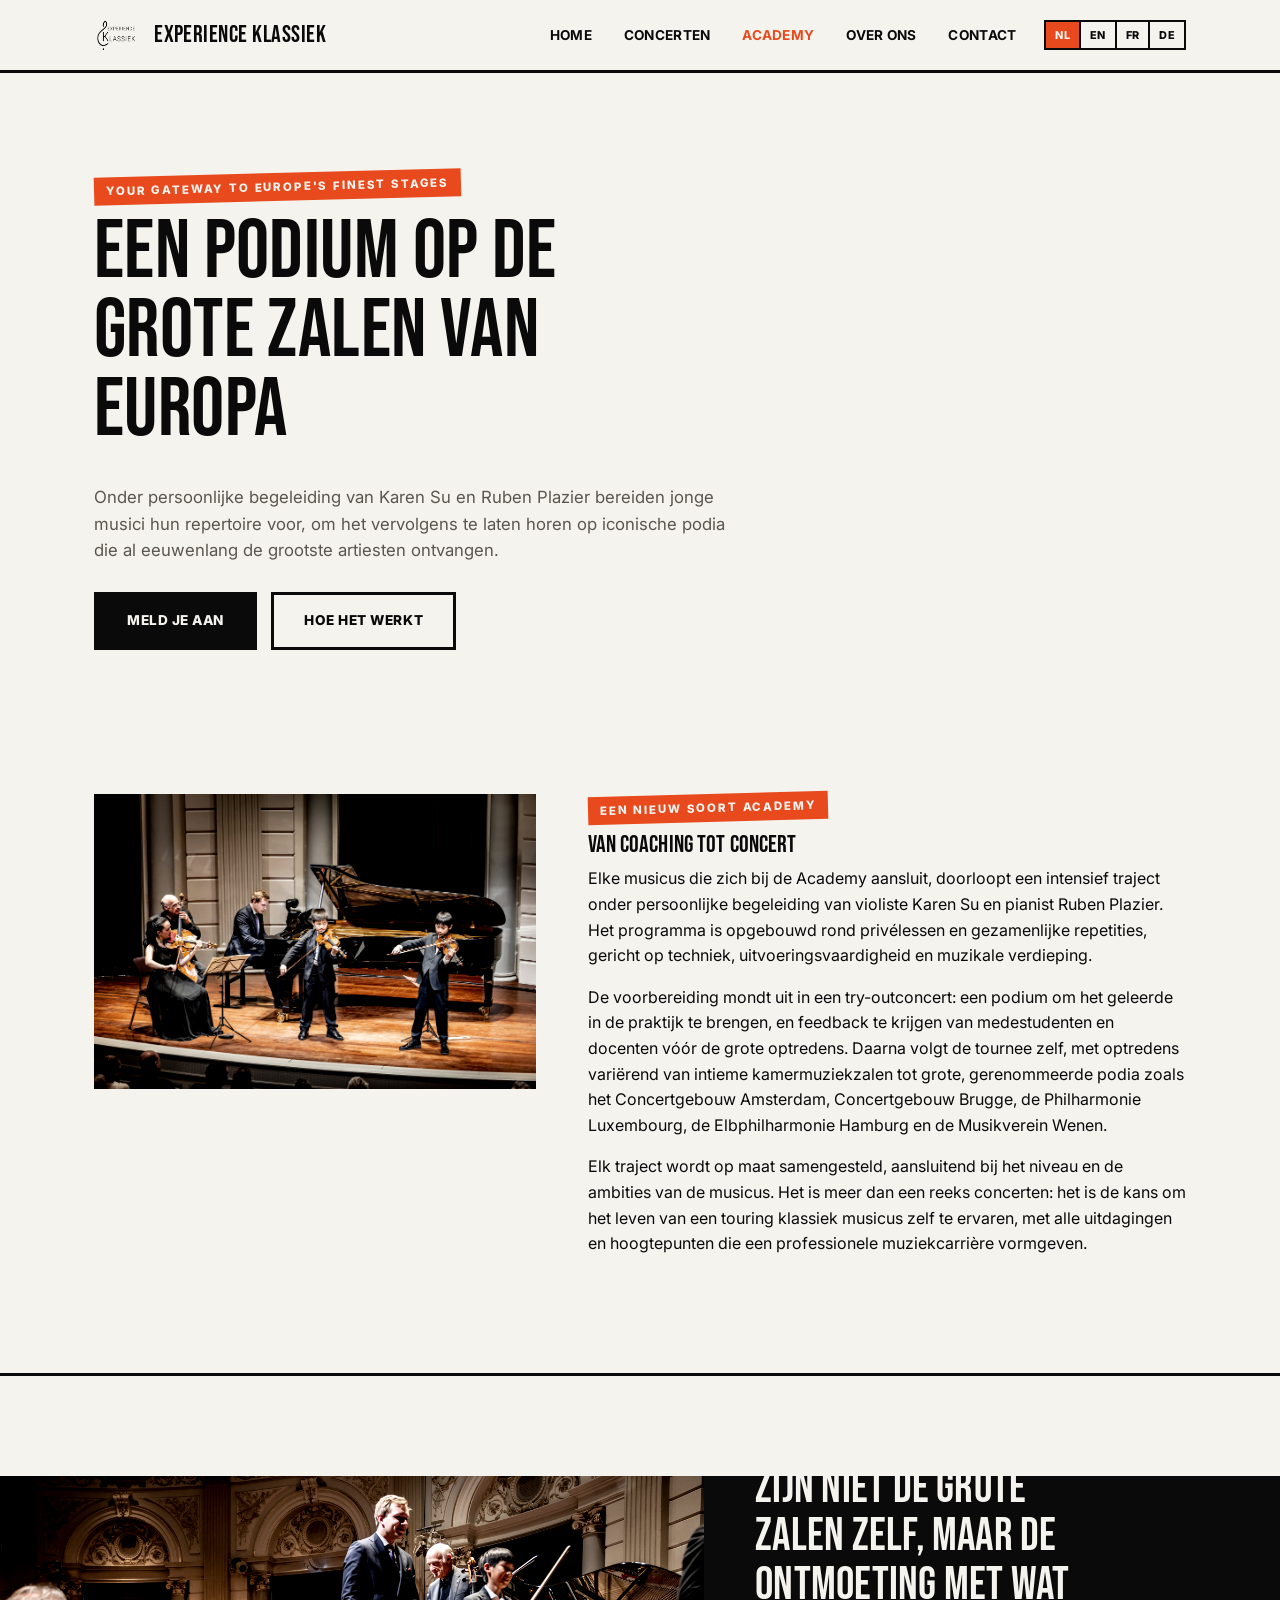
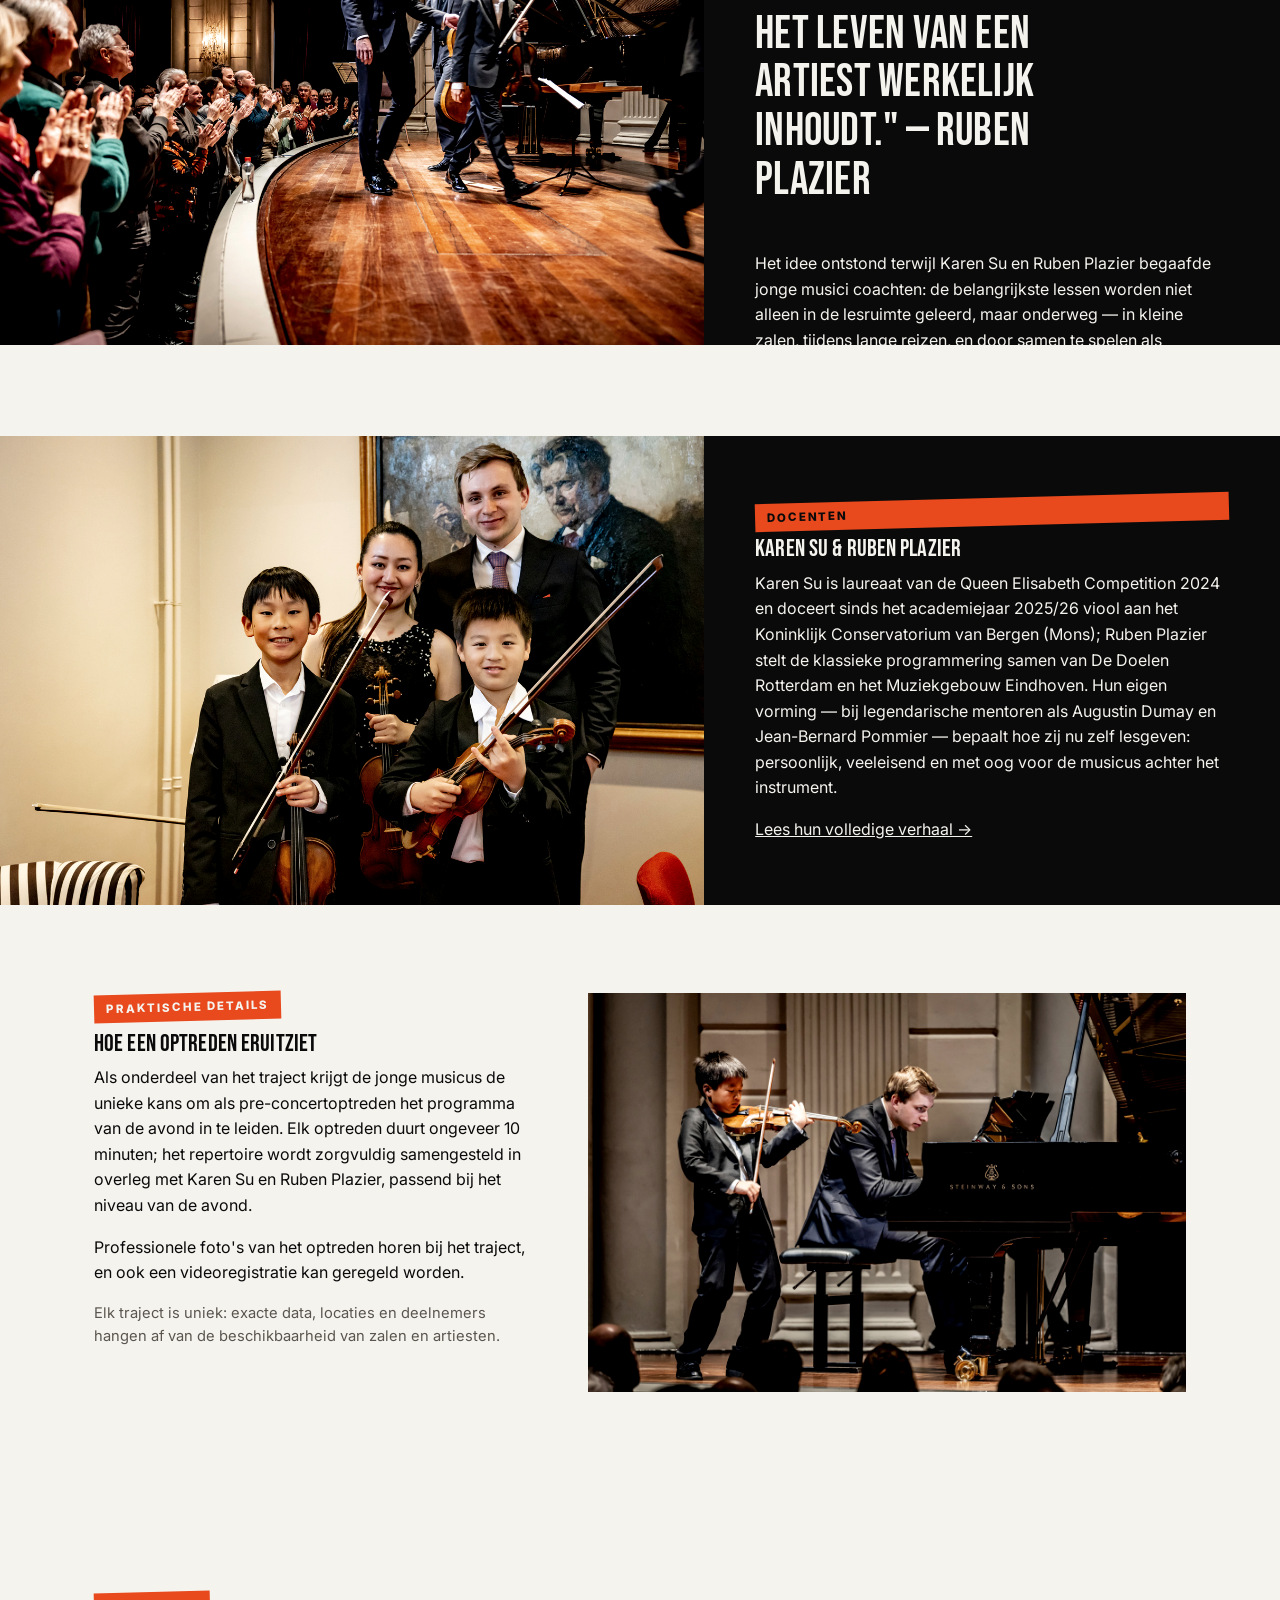
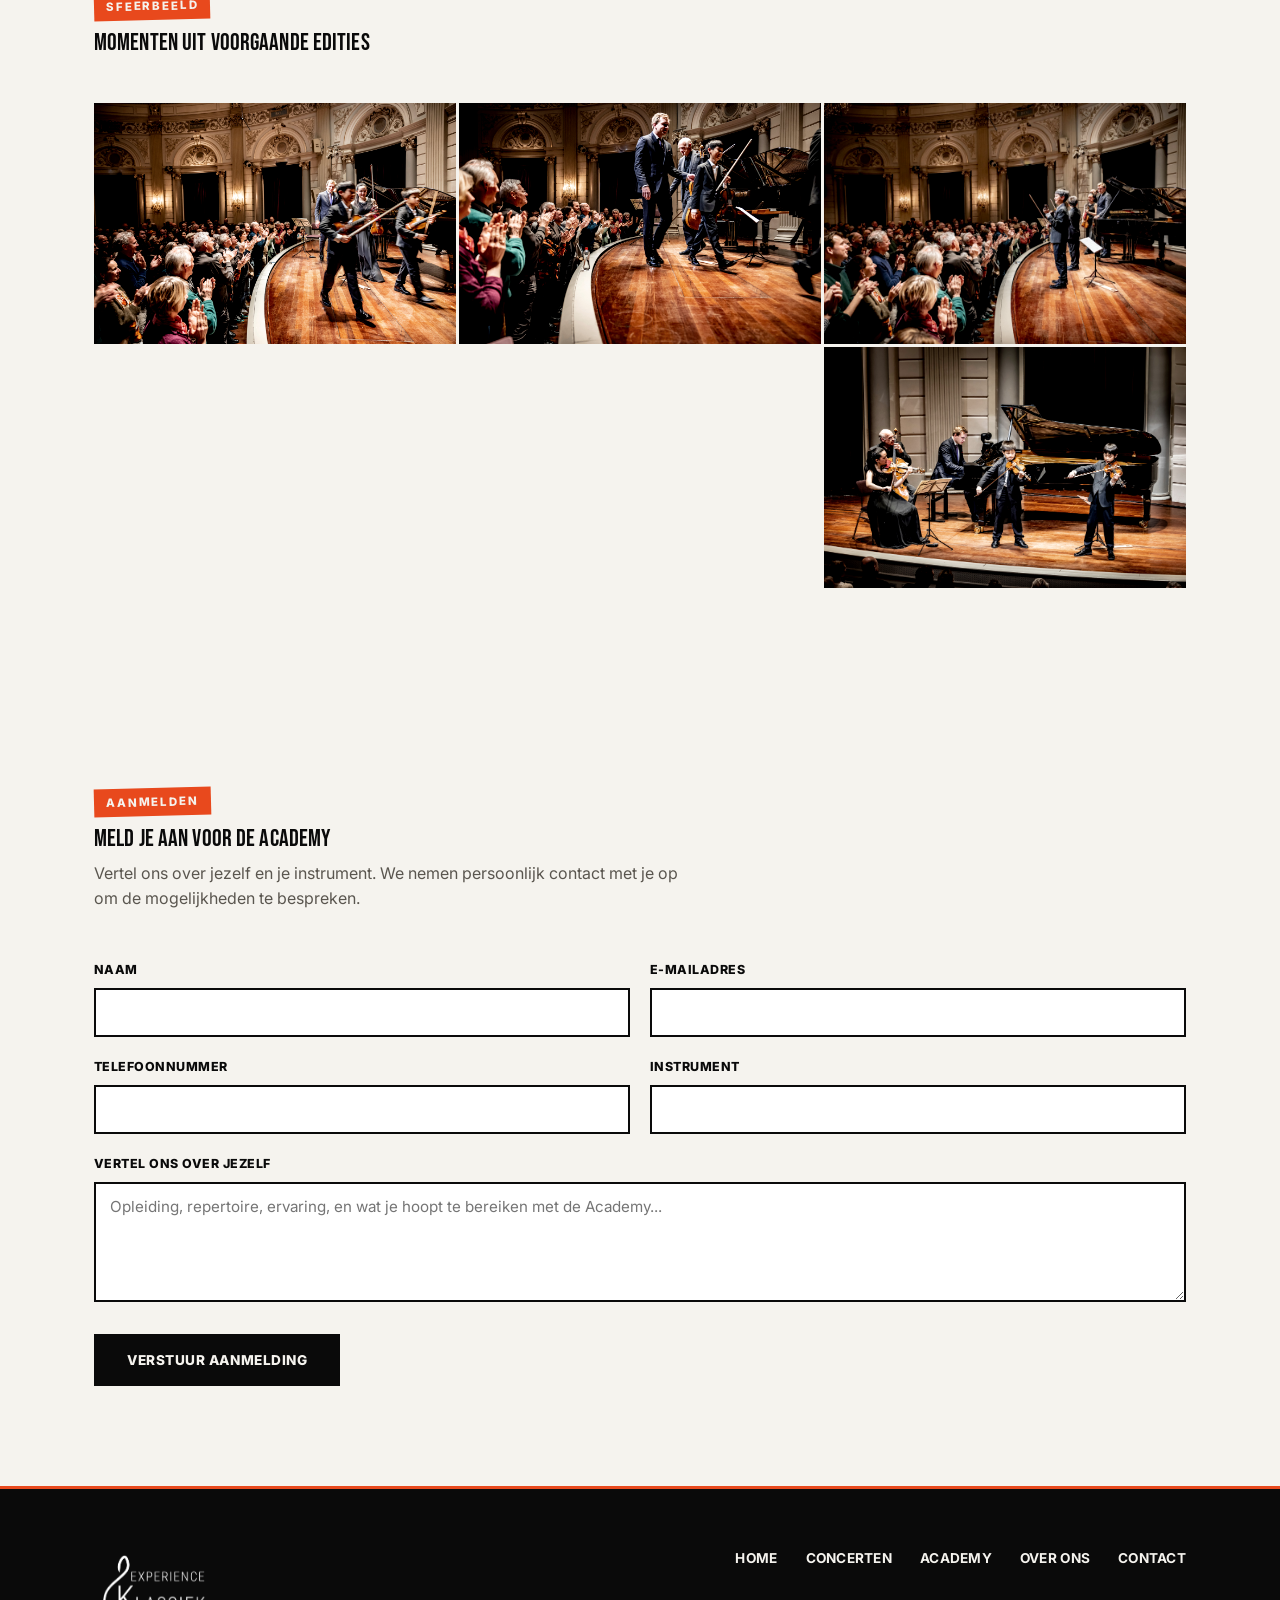
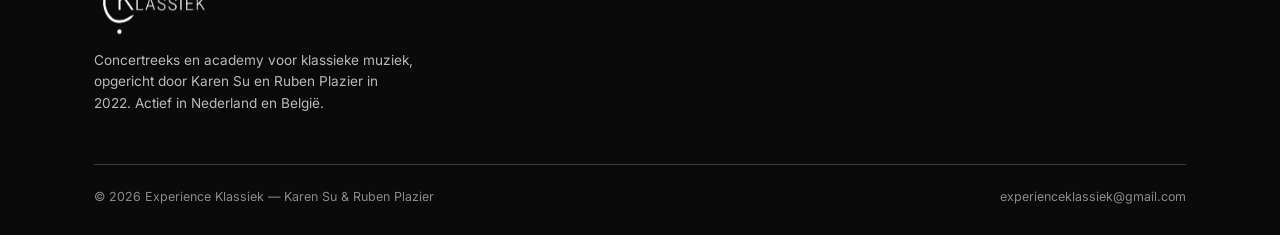
==== academy.html @ 6bea7bcf "Design variant 3: bold editorial poster High-contrast black/paper with a vivid orange-red accent, Be" ====
<!doctype html>
<html lang="nl">
<head>
<meta charset="UTF-8">
<meta name="viewport" content="width=device-width, initial-scale=1.0">
<title data-i18n="academy_title">Academy — Experience Klassiek</title>
<meta name="description" data-i18n="academy_meta_description" data-i18n-attr="content" content="De Experience Klassiek Academy begeleidt jonge musici met persoonlijke coaching van Karen Su en Ruben Plazier, en optredens op Europa's mooiste podia.">
<link rel="icon" href="assets/logo-badge.png">
<link rel="stylesheet" href="styles.css">
</head>
<body>

<nav class="site-nav">
  <div class="wrap">
    <a href="index.html" class="nav-logo">
      <img src="assets/logo-ink.png" alt="Experience Klassiek">
      <span>Experience Klassiek</span>
    </a>
    <div class="nav-right">
      <ul class="nav-links">
      <li><a href="index.html" data-i18n="nav_home">Home</a></li>
      <li><a href="concerten.html" data-i18n="nav_concerten">Concerten</a></li>
      <li><a href="academy.html" aria-current="page" data-i18n="nav_academy">Academy</a></li>
      <li><a href="over-ons.html" data-i18n="nav_overons">Over ons</a></li>
      <li><a href="contact.html" data-i18n="nav_contact">Contact</a></li>
      </ul>
      <div class="lang-switch" id="langSwitch">
        <button type="button" data-lang="nl">NL</button>
        <button type="button" data-lang="en">EN</button>
        <button type="button" data-lang="fr">FR</button>
        <button type="button" data-lang="de">DE</button>
      </div>
      <button class="nav-toggle" aria-label="Menu" aria-expanded="false"><span></span></button>
    </div>
  </div>
</nav>

<header class="page-hero">
  <div class="wrap">
    <span class="eyebrow" data-i18n="academy_eyebrow">Your gateway to Europe's finest stages</span>
    <h1 class="reveal" data-i18n="academy_h1">Een podium op de grote zalen van Europa</h1>
    <p class="lede reveal" data-i18n="academy_lede">Onder persoonlijke begeleiding van Karen Su en Ruben Plazier bereiden jonge musici hun repertoire voor, om het vervolgens te laten horen op iconische podia die al eeuwenlang de grootste artiesten ontvangen.</p>
    <div class="hero-actions reveal" style="justify-content:flex-start;margin-top:28px">
      <a href="#aanmelden" class="btn btn-solid" data-i18n="academy_cta_signup">Meld je aan</a>
      <a href="#programma" class="btn" data-i18n="academy_cta_program">Hoe het werkt</a>
    </div>
  </div>
</header>

<section id="programma">
  <div class="wrap">
    <div class="bio-block">
      <img src="assets/academy-quartet.jpg" alt="Jonge musici tijdens de Experience Klassiek Academy" loading="lazy">
      <div>
        <span class="eyebrow" data-i18n="academy_program_eyebrow">Een nieuw soort academy</span>
        <h2 data-i18n="academy_program_h2">Van coaching tot concert</h2>
        <p data-i18n="academy_program_p1">Elke musicus die zich bij de Academy aansluit, doorloopt een intensief traject onder persoonlijke begeleiding van violiste Karen Su en pianist Ruben Plazier. Het programma is opgebouwd rond privélessen en gezamenlijke repetities, gericht op techniek, uitvoeringsvaardigheid en muzikale verdieping.</p>
        <p data-i18n="academy_program_p2">De voorbereiding mondt uit in een try-outconcert: een podium om het geleerde in de praktijk te brengen, en feedback te krijgen van medestudenten en docenten vóór de grote optredens. Daarna volgt de tournee zelf, met optredens variërend van intieme kamermuziekzalen tot grote, gerenommeerde podia zoals het Concertgebouw Amsterdam, Concertgebouw Brugge, de Philharmonie Luxembourg, de Elbphilharmonie Hamburg en de Musikverein Wenen.</p>
        <p data-i18n="academy_program_p3">Elk traject wordt op maat samengesteld, aansluitend bij het niveau en de ambities van de musicus. Het is meer dan een reeks concerten: het is de kans om het leven van een touring klassiek musicus zelf te ervaren, met alle uitdagingen en hoogtepunten die een professionele muziekcarrière vormgeven.</p>
      </div>
    </div>
  </div>
</section>

<section class="photo-band">
  <img src="assets/academy-bow.jpg" alt="Jonge violist na een optreden tijdens de Experience Klassiek Academy" loading="lazy">
  <div class="txt">
    <span class="eyebrow" data-i18n="academy_origin_eyebrow">Het ontstaan</span>
    <p class="pull-quote reveal" data-i18n="academy_origin_quote">"Wat het meest telt, zijn niet de grote zalen zelf, maar de ontmoeting met wat het leven van een artiest werkelijk inhoudt." — Ruben Plazier</p>
    <p data-i18n="academy_origin_p">Het idee ontstond terwijl Karen Su en Ruben Plazier begaafde jonge musici coachten: de belangrijkste lessen worden niet alleen in de lesruimte geleerd, maar onderweg — in kleine zalen, tijdens lange reizen, en door samen te spelen als gelijkwaardige kamermuziekpartner in plaats van begeleide solist. Zo ontstond het idee om jonge musici mee op tournee te nemen, niet als toeschouwer, maar als deelnemer.</p>
  </div>
</section>

<section class="photo-band">
  <img src="assets/academy-group-portrait.jpg" alt="Karen Su en Ruben Plazier met leerlingen van de Academy" loading="lazy">
  <div class="txt">
    <span class="eyebrow" data-i18n="academy_docenten_eyebrow">Docenten</span>
    <h2 data-i18n="academy_docenten_h2">Karen Su &amp; Ruben Plazier</h2>
    <p data-i18n="academy_docenten_p">Karen Su is laureaat van de Queen Elisabeth Competition 2024 en doceert sinds het academiejaar 2025/26 viool aan het Koninklijk Conservatorium van Bergen (Mons); Ruben Plazier stelt de klassieke programmering samen van De Doelen Rotterdam en het Muziekgebouw Eindhoven. Hun eigen vorming — bij legendarische mentoren als Augustin Dumay en Jean-Bernard Pommier — bepaalt hoe zij nu zelf lesgeven: persoonlijk, veeleisend en met oog voor de musicus achter het instrument.</p>
    <a class="more" href="over-ons.html" data-i18n="academy_docenten_link">Lees hun volledige verhaal →</a>
  </div>
</section>

<section>
  <div class="wrap">
    <div class="bio-block">
      <div>
        <span class="eyebrow" data-i18n="academy_details_eyebrow">Praktische details</span>
        <h2 data-i18n="academy_details_h2">Hoe een optreden eruitziet</h2>
        <p data-i18n="academy_details_p1">Als onderdeel van het traject krijgt de jonge musicus de unieke kans om als pre-concertoptreden het programma van de avond in te leiden. Elk optreden duurt ongeveer 10 minuten; het repertoire wordt zorgvuldig samengesteld in overleg met Karen Su en Ruben Plazier, passend bij het niveau van de avond.</p>
        <p data-i18n="academy_details_p2">Professionele foto's van het optreden horen bij het traject, en ook een videoregistratie kan geregeld worden.</p>
        <p style="color:var(--muted);font-size:.92rem" data-i18n="academy_details_p3">Elk traject is uniek: exacte data, locaties en deelnemers hangen af van de beschikbaarheid van zalen en artiesten.</p>
      </div>
      <img src="assets/academy-duo-performance.jpg" alt="Jonge violist speelt samen met Ruben Plazier" loading="lazy">
    </div>
  </div>
</section>

<section>
  <div class="wrap">
    <div class="section-head">
      <span class="eyebrow" data-i18n="academy_gallery_eyebrow">Sfeerbeeld</span>
      <h2 data-i18n="academy_gallery_h2">Momenten uit voorgaande edities</h2>
    </div>
    <div class="impressions">
      <img src="assets/academy-ovation.jpg" alt="Jonge musici nemen een buiging na applaus" loading="lazy">
      <img src="assets/academy-bow.jpg" alt="Jonge violist verlaat het podium na applaus" loading="lazy">
      <img src="assets/ek-academy.jpg" alt="Jonge musici tijdens een staande ovatie" loading="lazy">
      <img src="assets/academy-quartet.jpg" alt="Jonge musici tijdens een optreden" loading="lazy">
    </div>
  </div>
</section>

<section id="aanmelden">
  <div class="wrap">
    <div class="section-head">
      <span class="eyebrow" data-i18n="academy_signup_eyebrow">Aanmelden</span>
      <h2 data-i18n="academy_signup_h2">Meld je aan voor de Academy</h2>
      <p style="color:var(--muted);max-width:60ch" data-i18n="academy_signup_lede">Vertel ons over jezelf en je instrument. We nemen persoonlijk contact met je op om de mogelijkheden te bespreken.</p>
    </div>

    <form name="academy-aanmelding" method="POST" data-netlify="true" netlify-honeypot="bot-field" action="/bedankt.html">
      <input type="hidden" name="form-name" value="academy-aanmelding">
      <p style="position:absolute;left:-9999px" aria-hidden="true">
        <label>Laat dit veld leeg: <input name="bot-field"></label>
      </p>
      <div class="form-grid">
        <div>
          <label for="naam" data-i18n="form_naam">Naam</label>
          <input type="text" id="naam" name="naam" required>
        </div>
        <div>
          <label for="email" data-i18n="form_email">E-mailadres</label>
          <input type="email" id="email" name="email" required>
        </div>
        <div>
          <label for="telefoon" data-i18n="form_telefoon">Telefoonnummer</label>
          <input type="tel" id="telefoon" name="telefoon">
        </div>
        <div>
          <label for="instrument" data-i18n="form_instrument">Instrument</label>
          <input type="text" id="instrument" name="instrument" required>
        </div>
        <div class="full">
          <label for="bericht" data-i18n="academy_form_bericht_label">Vertel ons over jezelf</label>
          <textarea id="bericht" name="bericht" data-i18n="academy_form_placeholder" data-i18n-attr="placeholder" placeholder="Opleiding, repertoire, ervaring, en wat je hoopt te bereiken met de Academy..."></textarea>
        </div>
      </div>
      <div style="margin-top:24px">
        <button type="submit" class="btn btn-solid" data-i18n="academy_form_submit">Verstuur aanmelding</button>
      </div>
    </form>
  </div>
</section>

<footer>
  <div class="wrap">
    <div class="foot-top">
      <div>
        <span class="foot-logo logo-mark" style="--mask-src:url('assets/logo-paper.png')"><img src="assets/logo-paper.png" alt="Experience Klassiek"></span>
        <p class="foot-meta" data-i18n="foot_tagline">Concertreeks en academy voor klassieke muziek, opgericht door Karen Su en Ruben Plazier in 2022. Actief in Nederland en België.</p>
      </div>
      <ul class="foot-links">
        <li><a href="index.html" data-i18n="nav_home">Home</a></li>
        <li><a href="concerten.html" data-i18n="nav_concerten">Concerten</a></li>
        <li><a href="academy.html" data-i18n="nav_academy">Academy</a></li>
        <li><a href="over-ons.html" data-i18n="nav_overons">Over ons</a></li>
        <li><a href="contact.html" data-i18n="nav_contact">Contact</a></li>
      </ul>
    </div>
    <div class="foot-bottom">
      <span data-i18n="foot_copyright">© 2026 Experience Klassiek — Karen Su &amp; Ruben Plazier</span>
      <span>experienceklassiek@gmail.com</span>
    </div>
  </div>
</footer>

<script src="translations.js"></script>
<script src="script.js"></script>
</body>
</html>
---- styles.css ----
@import url('https://fonts.googleapis.com/css2?family=Bebas+Neue&family=Inter:wght@400;500;600;700;800&display=swap');

:root{
  --ink:#0a0a0a;
  --paper:#f5f3ee;
  --paper-raised:#ffffff;
  --gold:#e8491d;
  --gold-soft:#ff7a4a;
  --muted:#5a564f;
  --line:rgba(10,10,10,0.16);
  --onphoto:#f5f3ee;
}

*{box-sizing:border-box}
html{scroll-behavior:smooth}
body{
  margin:0;
  background:var(--paper);
  color:var(--ink);
  font-family:'Inter',sans-serif;
  font-weight:400;
  line-height:1.6;
  -webkit-font-smoothing:antialiased;
}
img{max-width:100%;display:block}
a{color:inherit}
h1,h2,h3,h4{
  font-family:'Bebas Neue',sans-serif;
  font-weight:400;
  line-height:.95;
  letter-spacing:.005em;
  text-transform:uppercase;
  margin:0 0 .4em;
}
p{margin:0 0 1em}
.eyebrow{
  font-family:'Inter',sans-serif;
  font-size:.72rem;
  font-weight:800;
  letter-spacing:.16em;
  text-transform:uppercase;
  color:var(--paper);
  background:var(--gold);
  padding:5px 12px;
  display:inline-block;
  margin-bottom:1em;
  transform:rotate(-1.5deg);
}
.wrap{max-width:1220px;margin:0 auto;padding:0 clamp(20px,5vw,64px)}
.rule{height:3px;background:var(--ink);border:0;margin:0}

/* ===== Nav ===== */
.site-nav{position:sticky;top:0;z-index:100;background:var(--paper);border-bottom:3px solid var(--ink)}
.site-nav .wrap{display:flex;align-items:center;justify-content:space-between;padding-top:16px;padding-bottom:16px}
.nav-logo{display:flex;align-items:center;gap:12px;text-decoration:none}
.nav-logo img{height:36px;width:auto;transition:transform .5s cubic-bezier(.34,1.56,.64,1)}
.nav-logo:hover img{transform:rotate(-8deg) scale(1.1)}
.nav-logo span{font-family:'Bebas Neue',sans-serif;font-weight:400;font-size:1.5rem;letter-spacing:.02em}
.nav-right{display:flex;align-items:center;gap:clamp(14px,2.5vw,28px)}
.nav-links{display:flex;gap:clamp(16px,2.5vw,32px);list-style:none;margin:0;padding:0}
.nav-links a{
  text-decoration:none;
  font-size:.85rem;
  font-weight:700;
  letter-spacing:.02em;
  text-transform:uppercase;
  color:var(--ink);
  position:relative;
}
.nav-links a[aria-current="page"]{color:var(--gold)}
.nav-links a:hover{color:var(--gold)}
.nav-toggle{
  display:none;background:var(--ink);border:0;width:42px;height:42px;
  cursor:pointer;align-items:center;justify-content:center;
}
.nav-toggle span,.nav-toggle span::before,.nav-toggle span::after{
  content:'';display:block;width:18px;height:2px;background:var(--paper);position:relative;
}
.nav-toggle span::before{position:absolute;top:-6px}
.nav-toggle span::after{position:absolute;top:6px}

.lang-switch{display:flex;border:2px solid var(--ink)}
.lang-switch button{
  background:none;border:0;padding:6px 9px;
  font-family:'Inter',sans-serif;font-size:.68rem;font-weight:800;
  letter-spacing:.03em;color:var(--ink);cursor:pointer;
  border-right:2px solid var(--ink);
}
.lang-switch button:last-child{border-right:0}
.lang-switch button.active{background:var(--gold);color:var(--paper)}

@media (max-width:820px){
  .nav-links{
    position:fixed;inset:69px 0 0 0;flex-direction:column;background:var(--paper);
    padding:36px clamp(20px,5vw,64px);gap:24px;
    transform:translateY(-8px);opacity:0;pointer-events:none;transition:.25s ease;
  }
  .nav-links.open{opacity:1;pointer-events:auto;transform:translateY(0)}
  .nav-links a{font-size:2.2rem;font-family:'Bebas Neue',sans-serif}
  .nav-toggle{display:flex}
  .lang-switch button{padding:4px 6px;font-size:.6rem}
}

/* ===== Hero ===== */
.hero{padding:clamp(56px,9vw,110px) 0 clamp(46px,7vw,80px)}
.hero-logo{width:min(170px,44vw);margin:0 0 32px}
.hero h1{font-size:clamp(3rem,9vw,7.2rem);max-width:15ch}
.hero .lede{max-width:48ch;margin:24px 0 0;font-size:1.12rem;color:var(--muted)}
.hero-actions{display:flex;gap:14px;margin-top:36px;flex-wrap:wrap}

/* ===== Buttons ===== */
.btn{
  display:inline-flex;align-items:center;gap:10px;padding:15px 30px;
  border:3px solid var(--ink);text-decoration:none;
  font-size:.85rem;letter-spacing:.04em;text-transform:uppercase;font-weight:800;
  color:var(--ink);background:transparent;cursor:pointer;transition:.15s ease;
  font-family:'Inter',sans-serif;
}
.btn:hover{background:var(--ink);color:var(--paper)}
.btn-solid{background:var(--ink);color:var(--paper)}
.btn-solid:hover{background:var(--gold);border-color:var(--gold);color:var(--paper)}
.btn-gold{border-color:var(--gold);color:var(--gold)}
.btn-gold:hover{background:var(--gold);color:var(--paper)}

/* ===== Sections ===== */
section{padding:clamp(50px,8vw,100px) 0}
.section-head{max-width:60ch;margin-bottom:48px}
.section-head.center{margin-left:auto;margin-right:auto;text-align:center}

/* ===== Feature grid ===== */
.feature-grid{display:grid;grid-template-columns:repeat(2,1fr);gap:3px;background:var(--ink);border:3px solid var(--ink)}
.feature-card{background:var(--paper);padding:clamp(28px,4vw,48px);position:relative}
.feature-card .num{font-family:'Bebas Neue',sans-serif;font-size:2.6rem;line-height:1;-webkit-text-stroke:2px var(--ink);color:transparent}
.feature-card h3{font-size:2.4rem;margin-top:.2em}
.feature-card a.more{
  display:inline-block;margin-top:16px;font-size:.85rem;font-weight:800;letter-spacing:.02em;
  text-decoration:none;color:var(--paper);background:var(--ink);padding:6px 12px;
}
.feature-card a.more:hover{background:var(--gold)}
@media (max-width:720px){.feature-grid{grid-template-columns:1fr}}

/* ===== Photo bands ===== */
.photo-band{display:grid;grid-template-columns:1.1fr .9fr;gap:0;height:min(64vh,560px);border-top:3px solid var(--ink);border-bottom:3px solid var(--ink)}
.photo-band img{width:100%;height:100%;object-fit:cover;filter:grayscale(.15) contrast(1.05)}
.photo-band .txt{padding:clamp(28px,4vw,56px);display:flex;flex-direction:column;justify-content:center;background:var(--ink);color:var(--paper);overflow:auto}
.photo-band .txt .eyebrow{background:var(--gold);color:var(--ink)}
@media (max-width:820px){.photo-band{grid-template-columns:1fr;height:auto}.photo-band img{height:320px}}

/* ===== Quote ===== */
.pull-quote{
  font-family:'Bebas Neue',sans-serif;
  font-weight:400;
  font-size:clamp(1.9rem,4vw,2.9rem);
  max-width:20ch;
  line-height:1.05;
  text-transform:uppercase;
  letter-spacing:.005em;
}

/* ===== Gallery ===== */
.impressions{columns:3 220px;column-gap:3px}
.impressions img{width:100%;margin-bottom:3px;break-inside:avoid;filter:grayscale(.15) contrast(1.05)}
@media (max-width:640px){.impressions{columns:2 160px}}

/* ===== Forms ===== */
.form-grid{display:grid;grid-template-columns:1fr 1fr;gap:20px}
.form-grid .full{grid-column:1/-1}
label{display:block;font-size:.78rem;font-weight:800;letter-spacing:.04em;text-transform:uppercase;color:var(--ink);margin-bottom:8px}
input,select,textarea{
  width:100%;border:2px solid var(--ink);background:var(--paper-raised);padding:13px 14px;
  font-family:'Inter',sans-serif;font-size:.95rem;color:var(--ink);border-radius:0;
}
input:focus,select:focus,textarea:focus{outline:none;border-color:var(--gold)}
textarea{resize:vertical;min-height:120px}
@media (max-width:640px){.form-grid{grid-template-columns:1fr}}

/* ===== Bio blocks ===== */
.bio-block{display:grid;grid-template-columns:.85fr 1.15fr;gap:clamp(24px,4vw,56px);align-items:start}
.bio-block img{width:100%;height:auto;filter:grayscale(.15) contrast(1.05)}
.bio-block + .bio-block{margin-top:clamp(48px,7vw,80px)}
@media (max-width:820px){.bio-block{grid-template-columns:1fr}}

/* ===== Contact ===== */
.contact-grid{display:grid;grid-template-columns:1fr 1fr;gap:3px;background:var(--ink);border:3px solid var(--ink)}
.contact-card{background:var(--paper);padding:clamp(24px,4vw,40px)}
.contact-card .eyebrow{margin-bottom:.6em}
.contact-card p{margin:0 0 .3em;color:var(--muted)}
@media (max-width:700px){.contact-grid{grid-template-columns:1fr}}

/* ===== Footer ===== */
footer{background:var(--ink);color:var(--paper);padding:56px 0 28px;border-top:3px solid var(--gold)}
footer .foot-top{display:flex;justify-content:space-between;gap:32px;flex-wrap:wrap;padding-bottom:36px;border-bottom:1px solid rgba(245,243,238,.2)}
footer .foot-logo{width:130px;display:inline-block}
footer a{text-decoration:none;color:var(--paper)}
footer .foot-links{display:flex;gap:28px;flex-wrap:wrap;list-style:none;margin:0;padding:0}
footer .foot-links a{font-size:.85rem;font-weight:700;text-transform:uppercase;letter-spacing:.02em}
footer .foot-links a:hover{color:var(--gold-soft)}
footer .foot-bottom{display:flex;justify-content:space-between;flex-wrap:wrap;gap:12px;padding-top:22px;font-size:.78rem;color:rgba(245,243,238,.55)}
footer .foot-meta{font-size:.85rem;color:rgba(245,243,238,.75);max-width:36ch;line-height:1.6}

.form-note{font-size:.85rem;color:var(--muted);margin-top:14px}

/* ===== Page hero ===== */
.page-hero{padding:clamp(56px,9vw,100px) 0 clamp(28px,4vw,44px)}
.page-hero h1{font-size:clamp(2.8rem,7vw,5.2rem);max-width:18ch}
.page-hero .lede{max-width:58ch;color:var(--muted);font-size:1.05rem;margin-top:16px}

/* ===== Reveal ===== */
.reveal{opacity:0;transform:translateY(18px);transition:opacity .6s ease,transform .6s ease}
.reveal.in{opacity:1;transform:none}

/* ===== Animated logo mark: spring bounce + slow spin ===== */
.logo-mark{
  position:relative;
  display:inline-block;
  animation:logoSpring 1s cubic-bezier(.34,1.56,.64,1) both,
            logoSpin 10s linear 1.2s infinite;
  transform-origin:50% 55%;
}
.logo-mark img{display:block;width:100%}
@keyframes logoSpring{
  from{opacity:0;transform:scale(.4) rotate(-25deg)}
  to{opacity:1;transform:scale(1) rotate(0deg)}
}
@keyframes logoSpin{
  0%,92%{transform:rotate(0deg)}
  100%{transform:rotate(360deg)}
}
@media (prefers-reduced-motion:reduce){
  .logo-mark{animation:none}
}
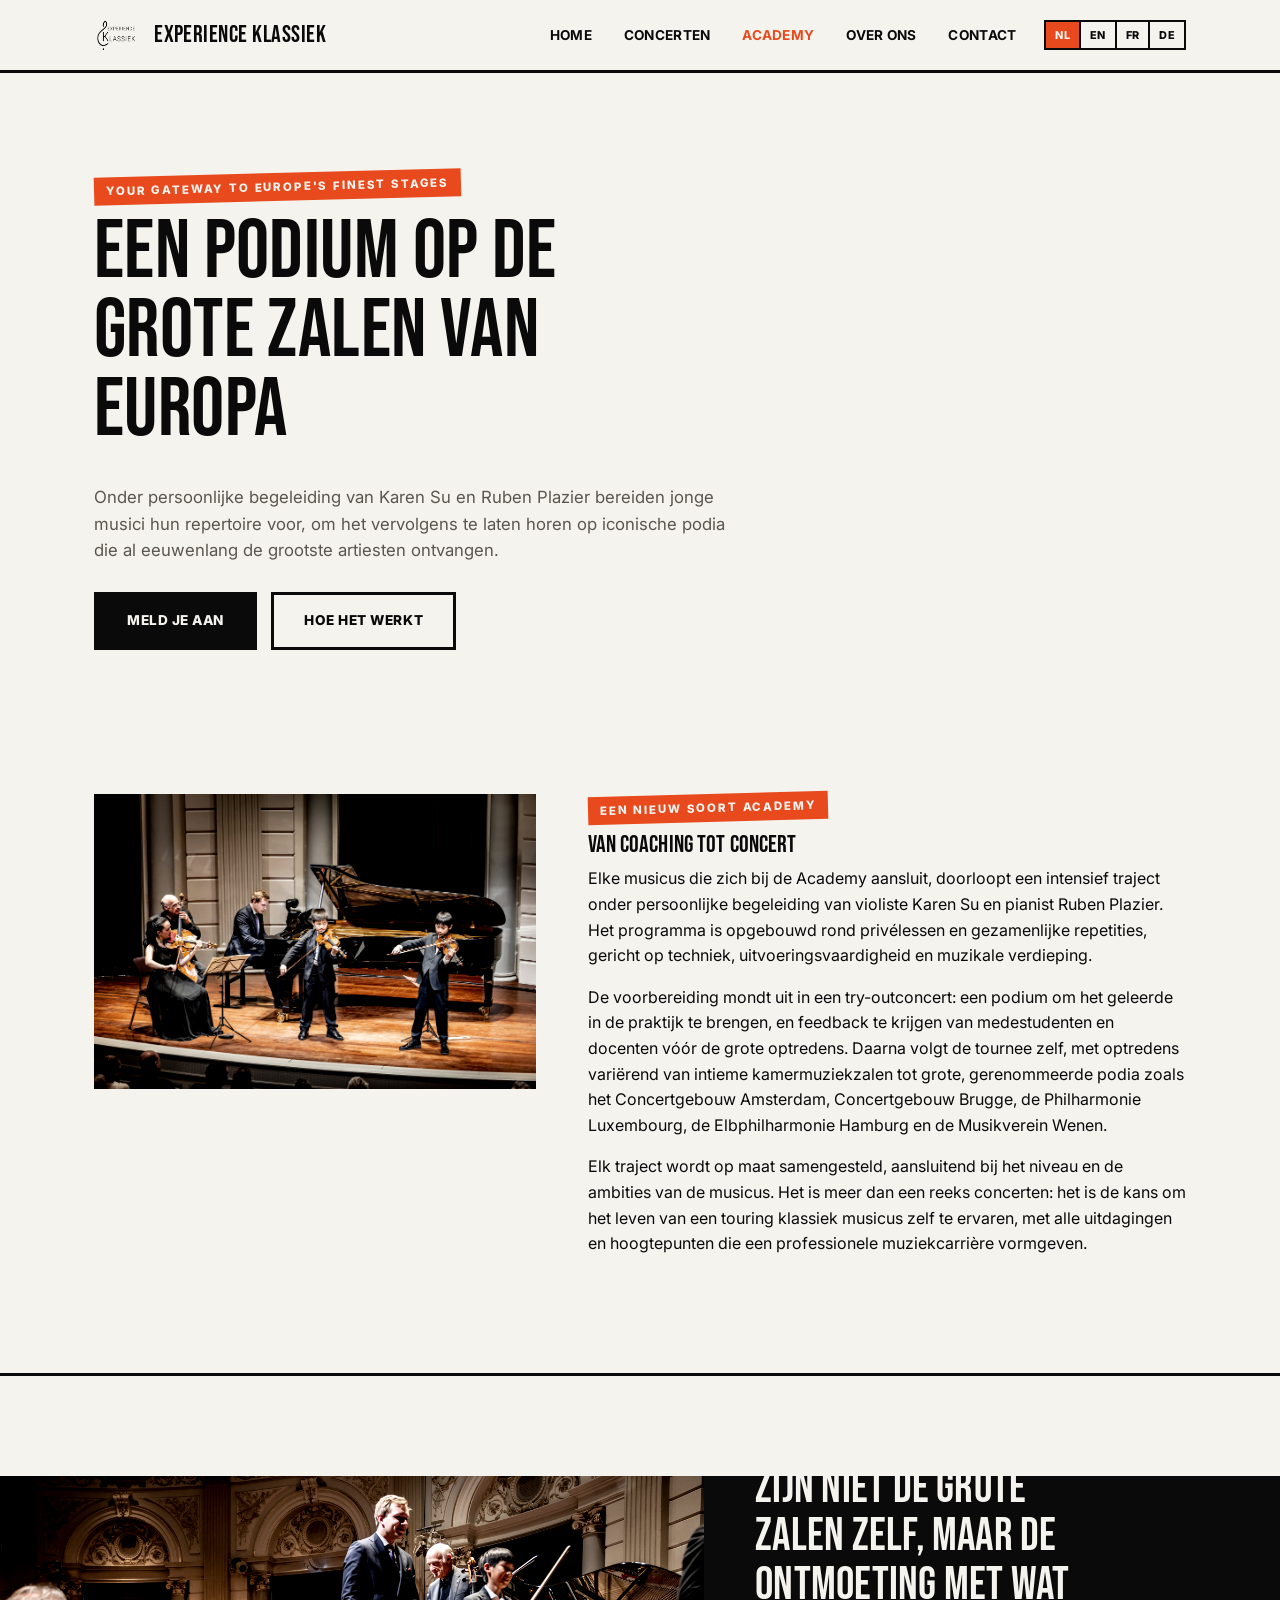
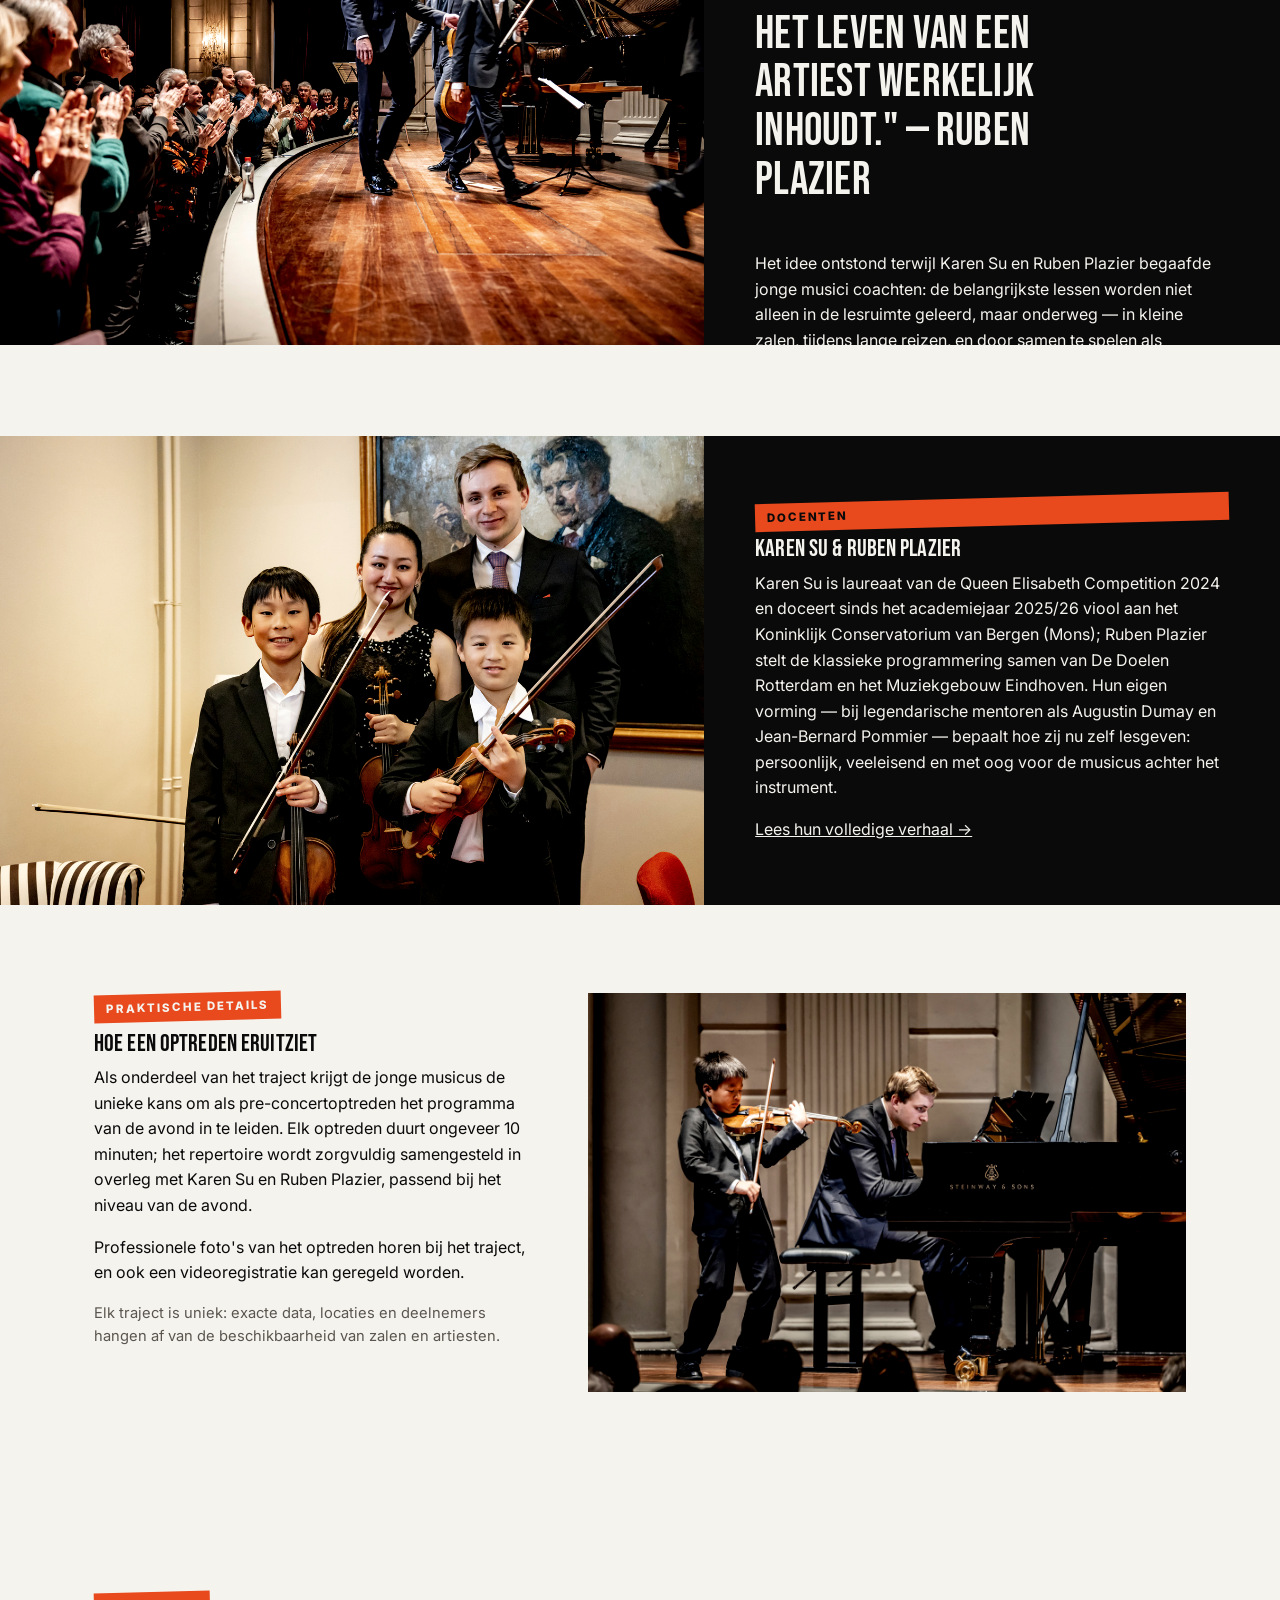
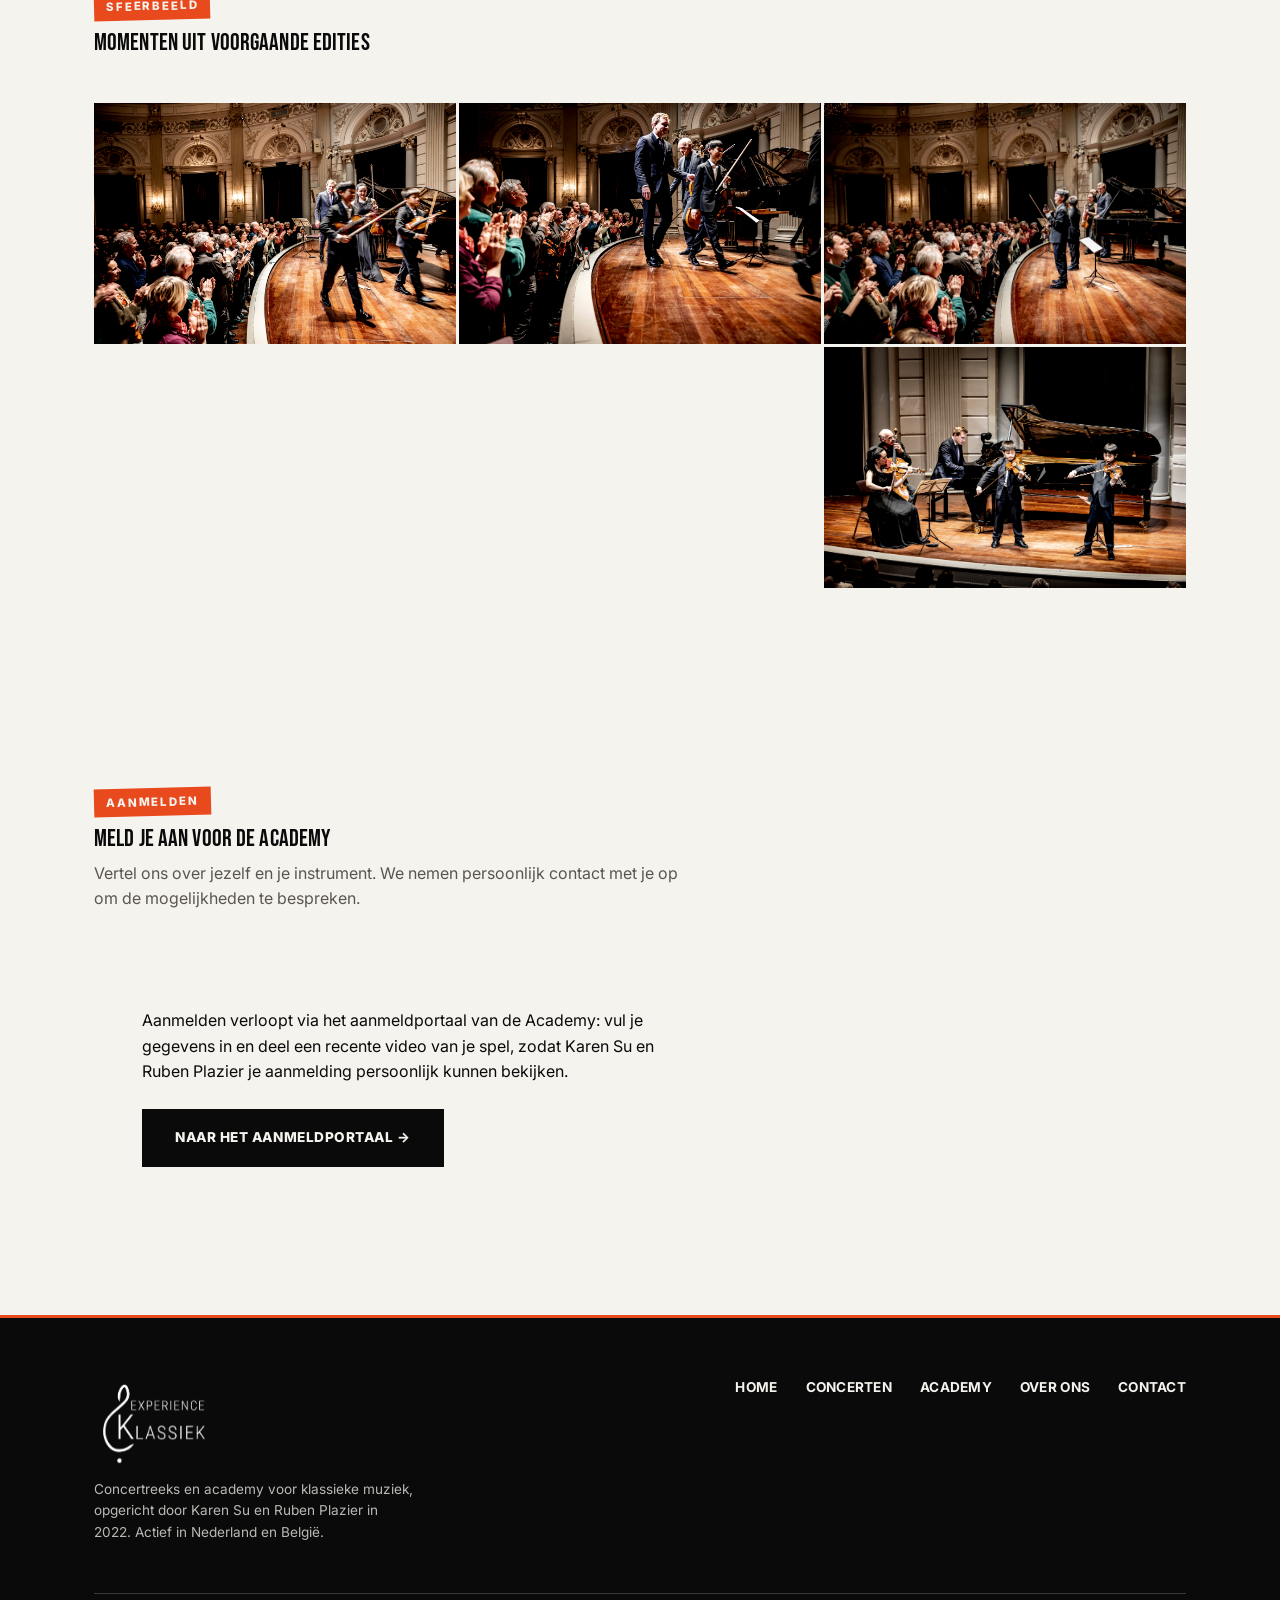
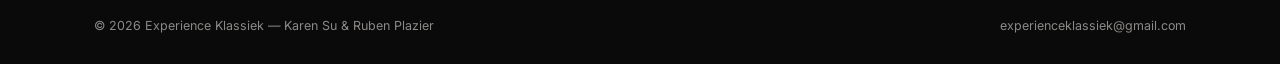
==== commit 3cdc7876: "Point Academy signup to the separate application portal The Academy page linked to its own embedded " ====
--- a/academy.html
+++ b/academy.html
@@ -119,37 +119,12 @@
       <p style="color:var(--muted);max-width:60ch" data-i18n="academy_signup_lede">Vertel ons over jezelf en je instrument. We nemen persoonlijk contact met je op om de mogelijkheden te bespreken.</p>
     </div>
 
-    <form name="academy-aanmelding" method="POST" data-netlify="true" netlify-honeypot="bot-field" action="/bedankt.html">
-      <input type="hidden" name="form-name" value="academy-aanmelding">
-      <p style="position:absolute;left:-9999px" aria-hidden="true">
-        <label>Laat dit veld leeg: <input name="bot-field"></label>
-      </p>
-      <div class="form-grid">
-        <div>
-          <label for="naam" data-i18n="form_naam">Naam</label>
-          <input type="text" id="naam" name="naam" required>
-        </div>
-        <div>
-          <label for="email" data-i18n="form_email">E-mailadres</label>
-          <input type="email" id="email" name="email" required>
-        </div>
-        <div>
-          <label for="telefoon" data-i18n="form_telefoon">Telefoonnummer</label>
-          <input type="tel" id="telefoon" name="telefoon">
-        </div>
-        <div>
-          <label for="instrument" data-i18n="form_instrument">Instrument</label>
-          <input type="text" id="instrument" name="instrument" required>
-        </div>
-        <div class="full">
-          <label for="bericht" data-i18n="academy_form_bericht_label">Vertel ons over jezelf</label>
-          <textarea id="bericht" name="bericht" data-i18n="academy_form_placeholder" data-i18n-attr="placeholder" placeholder="Opleiding, repertoire, ervaring, en wat je hoopt te bereiken met de Academy..."></textarea>
-        </div>
+    <div class="tier-card" style="max-width:640px;padding:clamp(28px,4vw,48px)">
+      <p data-i18n="academy_signup_note">Aanmelden verloopt via het aanmeldportaal van de Academy: vul je gegevens in en deel een recente video van je spel, zodat Karen Su en Ruben Plazier je aanmelding persoonlijk kunnen bekijken.</p>
+      <div style="margin-top:24px">
+        <a href="https://academy.experienceklassiek.com" target="_blank" rel="noopener" class="btn btn-solid" data-i18n="academy_signup_cta">Naar het aanmeldportaal →</a>
       </div>
-      <div style="margin-top:24px">
-        <button type="submit" class="btn btn-solid" data-i18n="academy_form_submit">Verstuur aanmelding</button>
-      </div>
-    </form>
+    </div>
   </div>
 </section>
 
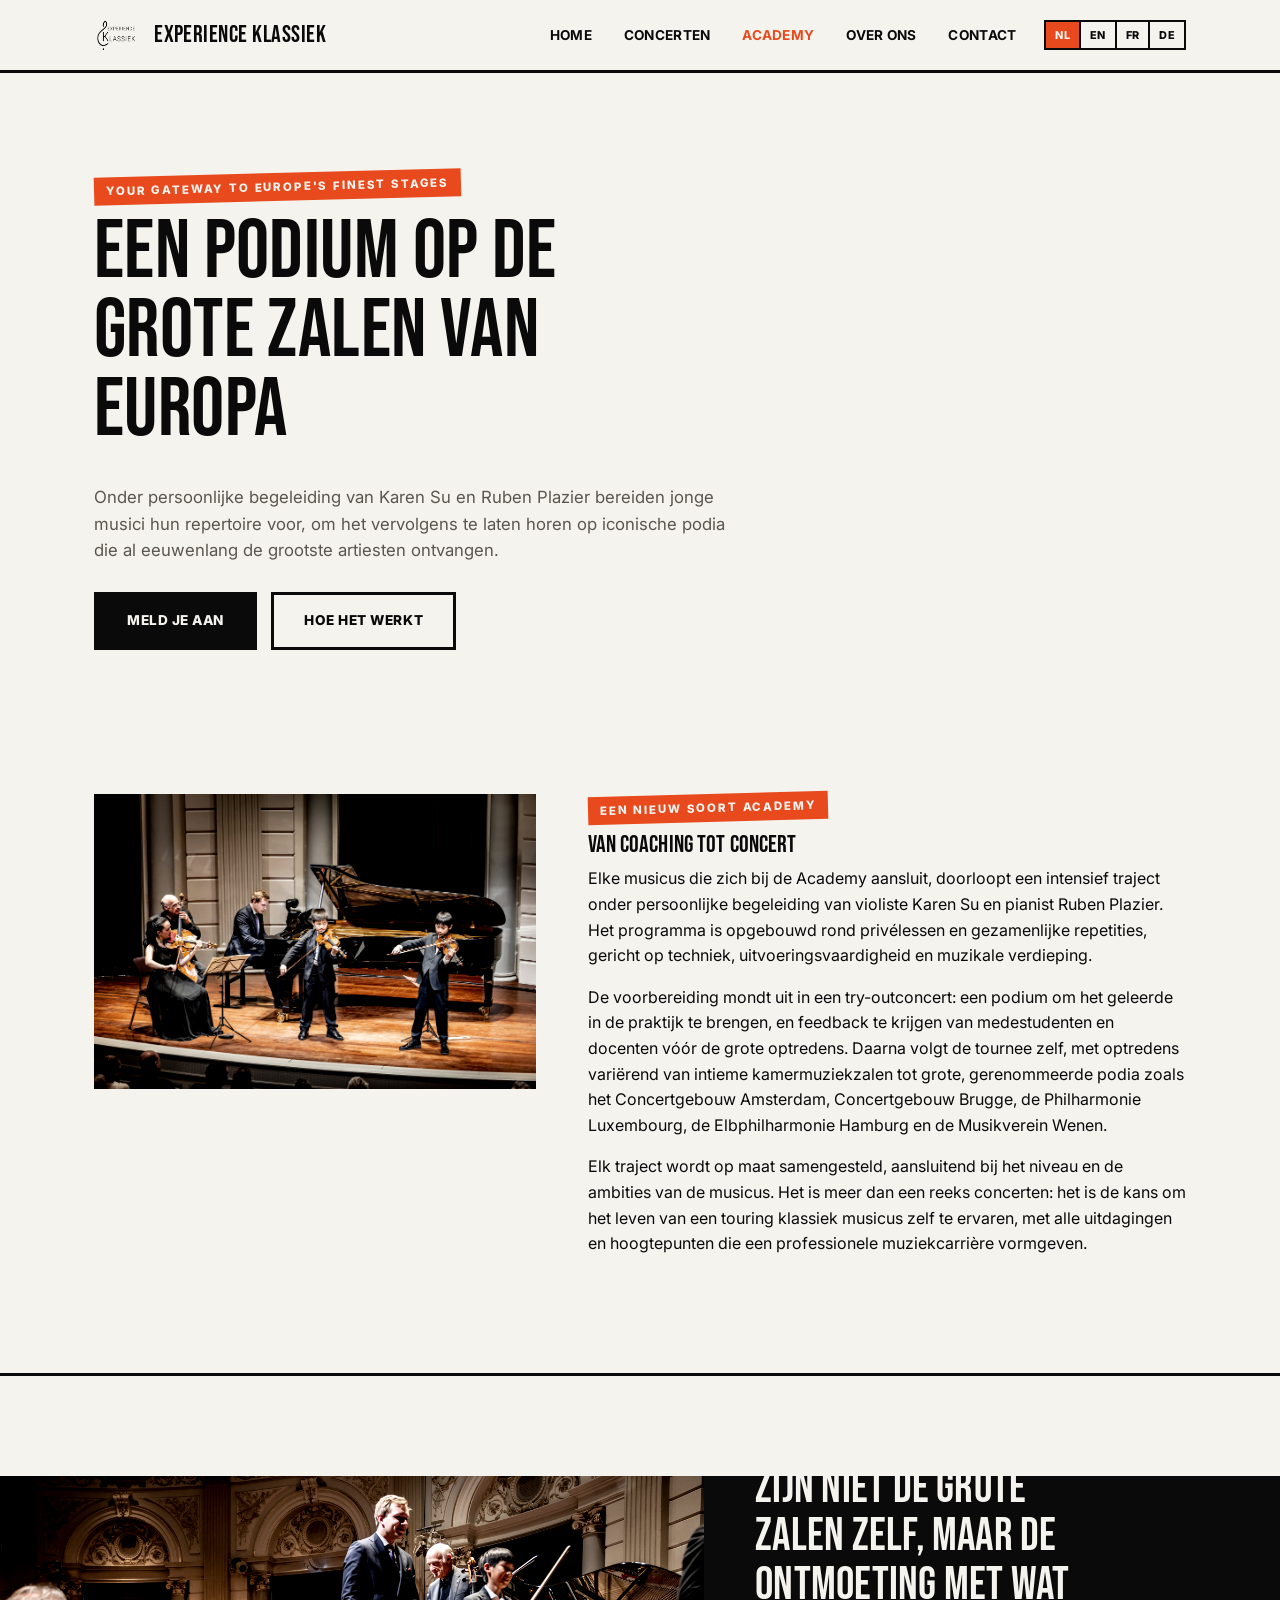
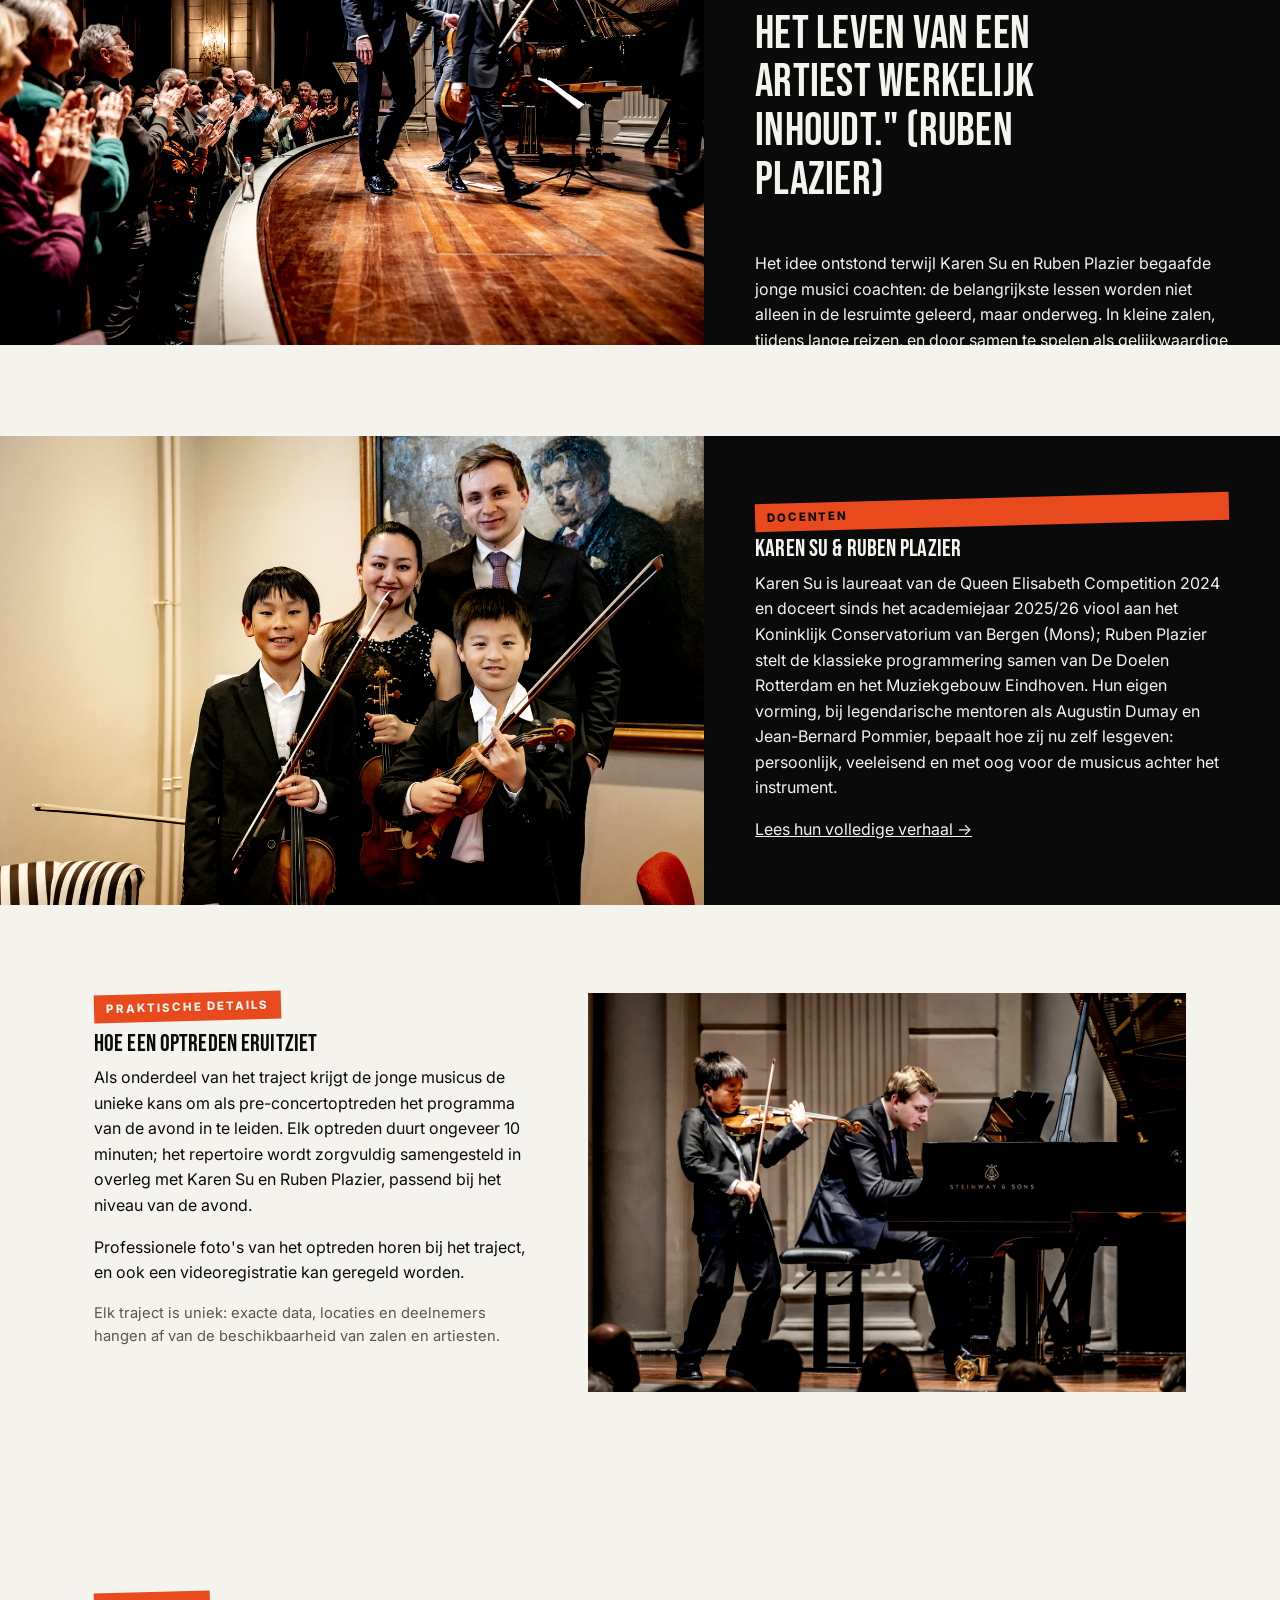
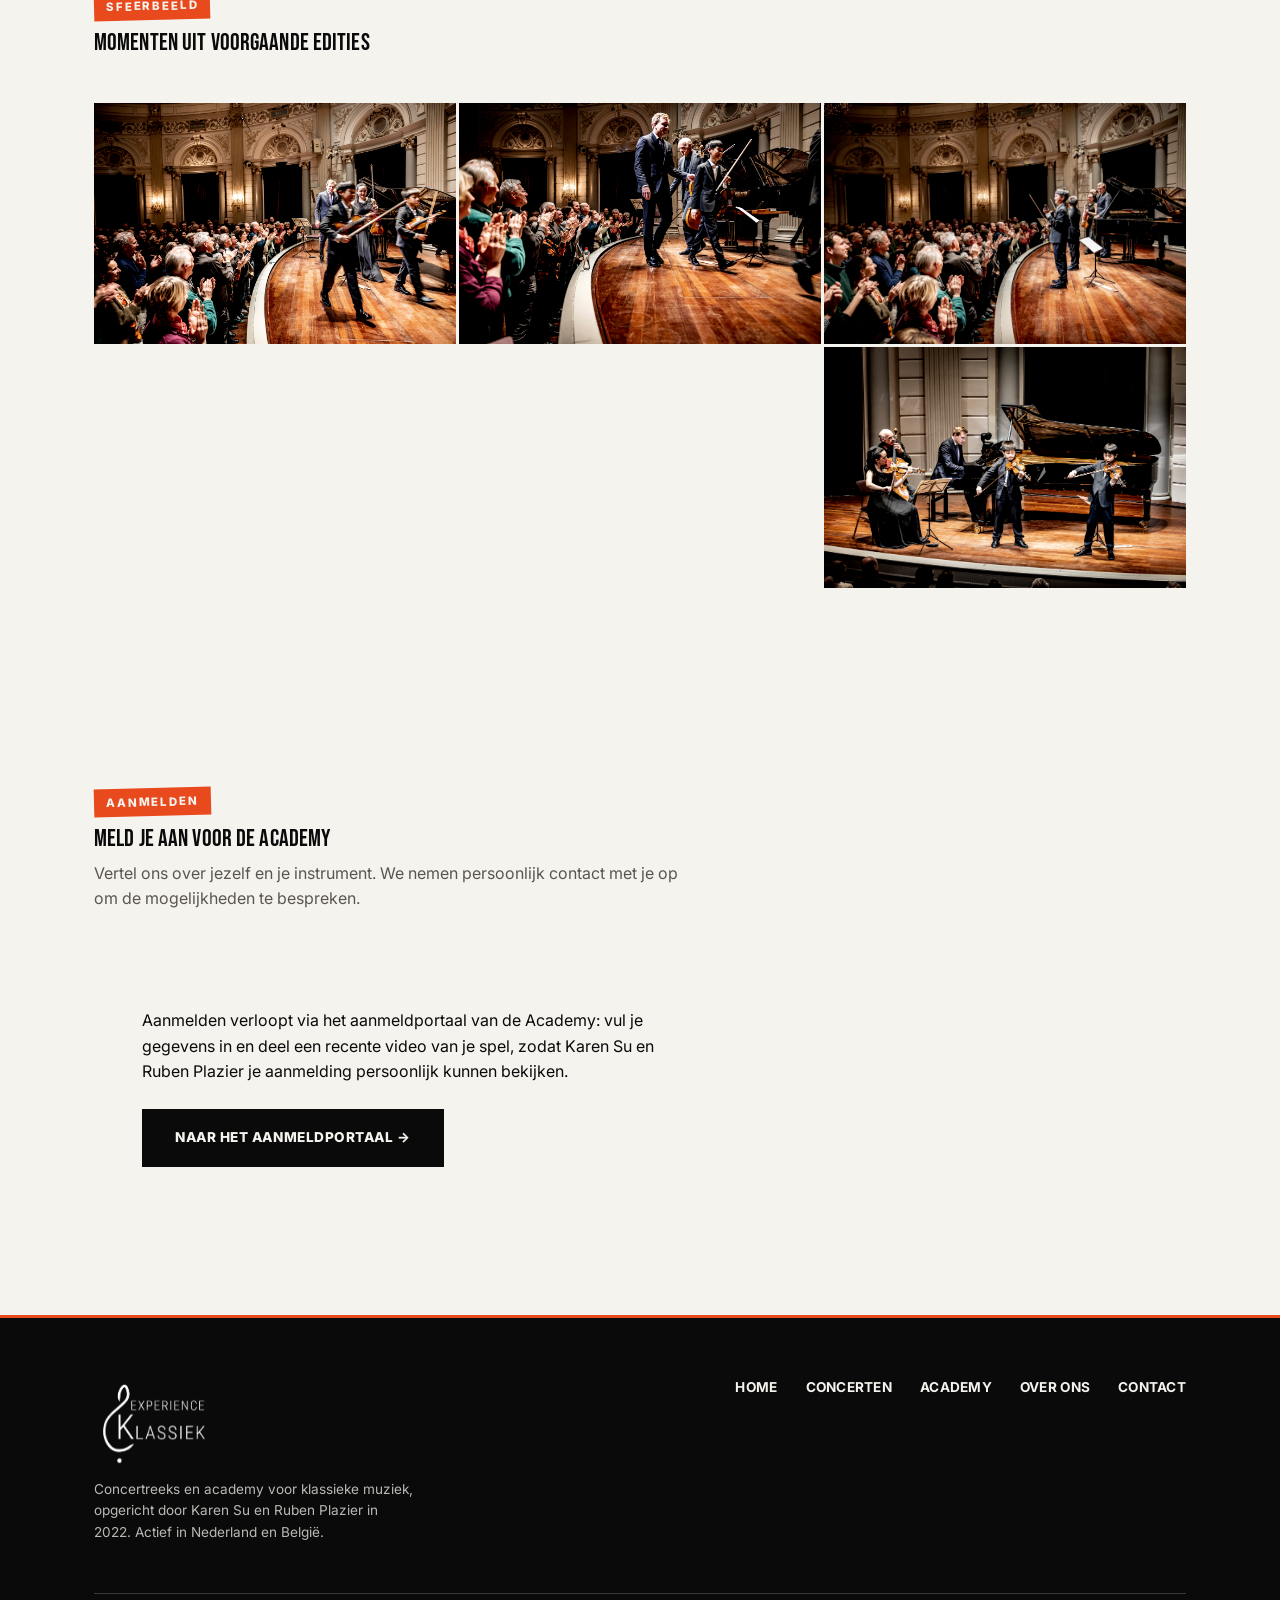
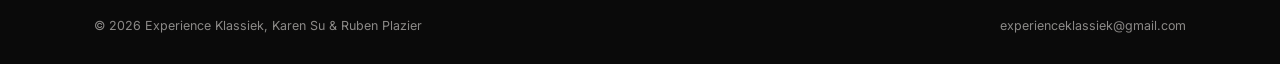
==== commit 758239f0: "Remove em dashes from all copy across NL/EN/FR/DE Rewrote every sentence using an em dash as prose p" ====
--- a/academy.html
+++ b/academy.html
@@ -3,7 +3,7 @@
 <head>
 <meta charset="UTF-8">
 <meta name="viewport" content="width=device-width, initial-scale=1.0">
-<title data-i18n="academy_title">Academy — Experience Klassiek</title>
+<title data-i18n="academy_title">Academy | Experience Klassiek</title>
 <meta name="description" data-i18n="academy_meta_description" data-i18n-attr="content" content="De Experience Klassiek Academy begeleidt jonge musici met persoonlijke coaching van Karen Su en Ruben Plazier, en optredens op Europa's mooiste podia.">
 <link rel="icon" href="assets/logo-badge.png">
 <link rel="stylesheet" href="styles.css">
@@ -12,13 +12,13 @@
 
 <nav class="site-nav">
   <div class="wrap">
-    <a href="index.html" class="nav-logo">
+    <a href="concerten-home.html" class="nav-logo">
       <img src="assets/logo-ink.png" alt="Experience Klassiek">
       <span>Experience Klassiek</span>
     </a>
     <div class="nav-right">
       <ul class="nav-links">
-      <li><a href="index.html" data-i18n="nav_home">Home</a></li>
+      <li><a href="concerten-home.html" data-i18n="nav_home">Home</a></li>
       <li><a href="concerten.html" data-i18n="nav_concerten">Concerten</a></li>
       <li><a href="academy.html" aria-current="page" data-i18n="nav_academy">Academy</a></li>
       <li><a href="over-ons.html" data-i18n="nav_overons">Over ons</a></li>
@@ -66,8 +66,8 @@
   <img src="assets/academy-bow.jpg" alt="Jonge violist na een optreden tijdens de Experience Klassiek Academy" loading="lazy">
   <div class="txt">
     <span class="eyebrow" data-i18n="academy_origin_eyebrow">Het ontstaan</span>
-    <p class="pull-quote reveal" data-i18n="academy_origin_quote">"Wat het meest telt, zijn niet de grote zalen zelf, maar de ontmoeting met wat het leven van een artiest werkelijk inhoudt." — Ruben Plazier</p>
-    <p data-i18n="academy_origin_p">Het idee ontstond terwijl Karen Su en Ruben Plazier begaafde jonge musici coachten: de belangrijkste lessen worden niet alleen in de lesruimte geleerd, maar onderweg — in kleine zalen, tijdens lange reizen, en door samen te spelen als gelijkwaardige kamermuziekpartner in plaats van begeleide solist. Zo ontstond het idee om jonge musici mee op tournee te nemen, niet als toeschouwer, maar als deelnemer.</p>
+    <p class="pull-quote reveal" data-i18n="academy_origin_quote">"Wat het meest telt, zijn niet de grote zalen zelf, maar de ontmoeting met wat het leven van een artiest werkelijk inhoudt." (Ruben Plazier)</p>
+    <p data-i18n="academy_origin_p">Het idee ontstond terwijl Karen Su en Ruben Plazier begaafde jonge musici coachten: de belangrijkste lessen worden niet alleen in de lesruimte geleerd, maar onderweg. In kleine zalen, tijdens lange reizen, en door samen te spelen als gelijkwaardige kamermuziekpartner in plaats van begeleide solist. Zo ontstond het idee om jonge musici mee op tournee te nemen, niet als toeschouwer, maar als deelnemer.</p>
   </div>
 </section>
 
@@ -76,7 +76,7 @@
   <div class="txt">
     <span class="eyebrow" data-i18n="academy_docenten_eyebrow">Docenten</span>
     <h2 data-i18n="academy_docenten_h2">Karen Su &amp; Ruben Plazier</h2>
-    <p data-i18n="academy_docenten_p">Karen Su is laureaat van de Queen Elisabeth Competition 2024 en doceert sinds het academiejaar 2025/26 viool aan het Koninklijk Conservatorium van Bergen (Mons); Ruben Plazier stelt de klassieke programmering samen van De Doelen Rotterdam en het Muziekgebouw Eindhoven. Hun eigen vorming — bij legendarische mentoren als Augustin Dumay en Jean-Bernard Pommier — bepaalt hoe zij nu zelf lesgeven: persoonlijk, veeleisend en met oog voor de musicus achter het instrument.</p>
+    <p data-i18n="academy_docenten_p">Karen Su is laureaat van de Queen Elisabeth Competition 2024 en doceert sinds het academiejaar 2025/26 viool aan het Koninklijk Conservatorium van Bergen (Mons); Ruben Plazier stelt de klassieke programmering samen van De Doelen Rotterdam en het Muziekgebouw Eindhoven. Hun eigen vorming, bij legendarische mentoren als Augustin Dumay en Jean-Bernard Pommier, bepaalt hoe zij nu zelf lesgeven: persoonlijk, veeleisend en met oog voor de musicus achter het instrument.</p>
     <a class="more" href="over-ons.html" data-i18n="academy_docenten_link">Lees hun volledige verhaal →</a>
   </div>
 </section>
@@ -122,7 +122,7 @@
     <div class="tier-card" style="max-width:640px;padding:clamp(28px,4vw,48px)">
       <p data-i18n="academy_signup_note">Aanmelden verloopt via het aanmeldportaal van de Academy: vul je gegevens in en deel een recente video van je spel, zodat Karen Su en Ruben Plazier je aanmelding persoonlijk kunnen bekijken.</p>
       <div style="margin-top:24px">
-        <a href="https://academy.experienceklassiek.com" target="_blank" rel="noopener" class="btn btn-solid" data-i18n="academy_signup_cta">Naar het aanmeldportaal →</a>
+        <a href="https://academy.experienceklassiek.nl" target="_blank" rel="noopener" class="btn btn-solid" data-i18n="academy_signup_cta">Naar het aanmeldportaal →</a>
       </div>
     </div>
   </div>
@@ -136,7 +136,7 @@
         <p class="foot-meta" data-i18n="foot_tagline">Concertreeks en academy voor klassieke muziek, opgericht door Karen Su en Ruben Plazier in 2022. Actief in Nederland en België.</p>
       </div>
       <ul class="foot-links">
-        <li><a href="index.html" data-i18n="nav_home">Home</a></li>
+        <li><a href="concerten-home.html" data-i18n="nav_home">Home</a></li>
         <li><a href="concerten.html" data-i18n="nav_concerten">Concerten</a></li>
         <li><a href="academy.html" data-i18n="nav_academy">Academy</a></li>
         <li><a href="over-ons.html" data-i18n="nav_overons">Over ons</a></li>
@@ -144,7 +144,7 @@
       </ul>
     </div>
     <div class="foot-bottom">
-      <span data-i18n="foot_copyright">© 2026 Experience Klassiek — Karen Su &amp; Ruben Plazier</span>
+      <span data-i18n="foot_copyright">© 2026 Experience Klassiek, Karen Su &amp; Ruben Plazier</span>
       <span>experienceklassiek@gmail.com</span>
     </div>
   </div>
--- a/styles.css
+++ b/styles.css
@@ -108,6 +108,47 @@
 .hero .lede{max-width:48ch;margin:24px 0 0;font-size:1.12rem;color:var(--muted)}
 .hero-actions{display:flex;gap:14px;margin-top:36px;flex-wrap:wrap}
 
+/* ===== Chooser (splash) ===== */
+body.chooser-page{display:flex;flex-direction:column;min-height:100vh}
+body.chooser-page footer{flex-shrink:0}
+.chooser-grid{
+  display:grid;grid-template-columns:1fr 1fr;gap:3px;
+  background:var(--ink);border-top:3px solid var(--ink);border-bottom:3px solid var(--ink);
+}
+.chooser-grid-full{flex:1 1 auto}
+.chooser-card{
+  position:relative;display:flex;align-items:flex-end;
+  min-height:min(62vh,560px);text-decoration:none;color:var(--paper);
+  overflow:hidden;isolation:isolate;
+}
+.chooser-grid-full .chooser-card{min-height:100%;height:100%}
+.chooser-card img{
+  position:absolute;inset:0;width:100%;height:100%;object-fit:cover;
+  filter:grayscale(.25) contrast(1.05) brightness(.6);
+  transition:transform .6s cubic-bezier(.16,1,.3,1), filter .4s ease;
+  z-index:-1;
+}
+.chooser-card:hover img{transform:scale(1.06);filter:grayscale(0) contrast(1.05) brightness(.5)}
+.chooser-card .chooser-body{padding:clamp(28px,4vw,48px);width:100%}
+.chooser-card .num{
+  font-family:'Bebas Neue',sans-serif;font-size:2.6rem;line-height:1;
+  -webkit-text-stroke:2px var(--paper);color:transparent;
+}
+.chooser-card h2{font-size:clamp(2.4rem,5vw,3.6rem);color:var(--paper);margin-top:.1em}
+.chooser-card p{color:rgba(245,243,238,.85);max-width:36ch}
+.chooser-cta{
+  display:inline-flex;align-items:center;gap:8px;margin-top:10px;
+  font-size:.85rem;font-weight:700;letter-spacing:.06em;text-transform:uppercase;
+  color:var(--paper);border-bottom:3px solid var(--gold);padding-bottom:4px;
+}
+@media (max-width:820px){
+  .chooser-grid{grid-template-columns:1fr}
+  .chooser-card{min-height:52vh}
+  body.chooser-page{display:block;min-height:0}
+  .chooser-grid-full{flex:none}
+  .chooser-grid-full .chooser-card{height:auto;min-height:52vh}
+}
+
 /* ===== Buttons ===== */
 .btn{
   display:inline-flex;align-items:center;gap:10px;padding:15px 30px;
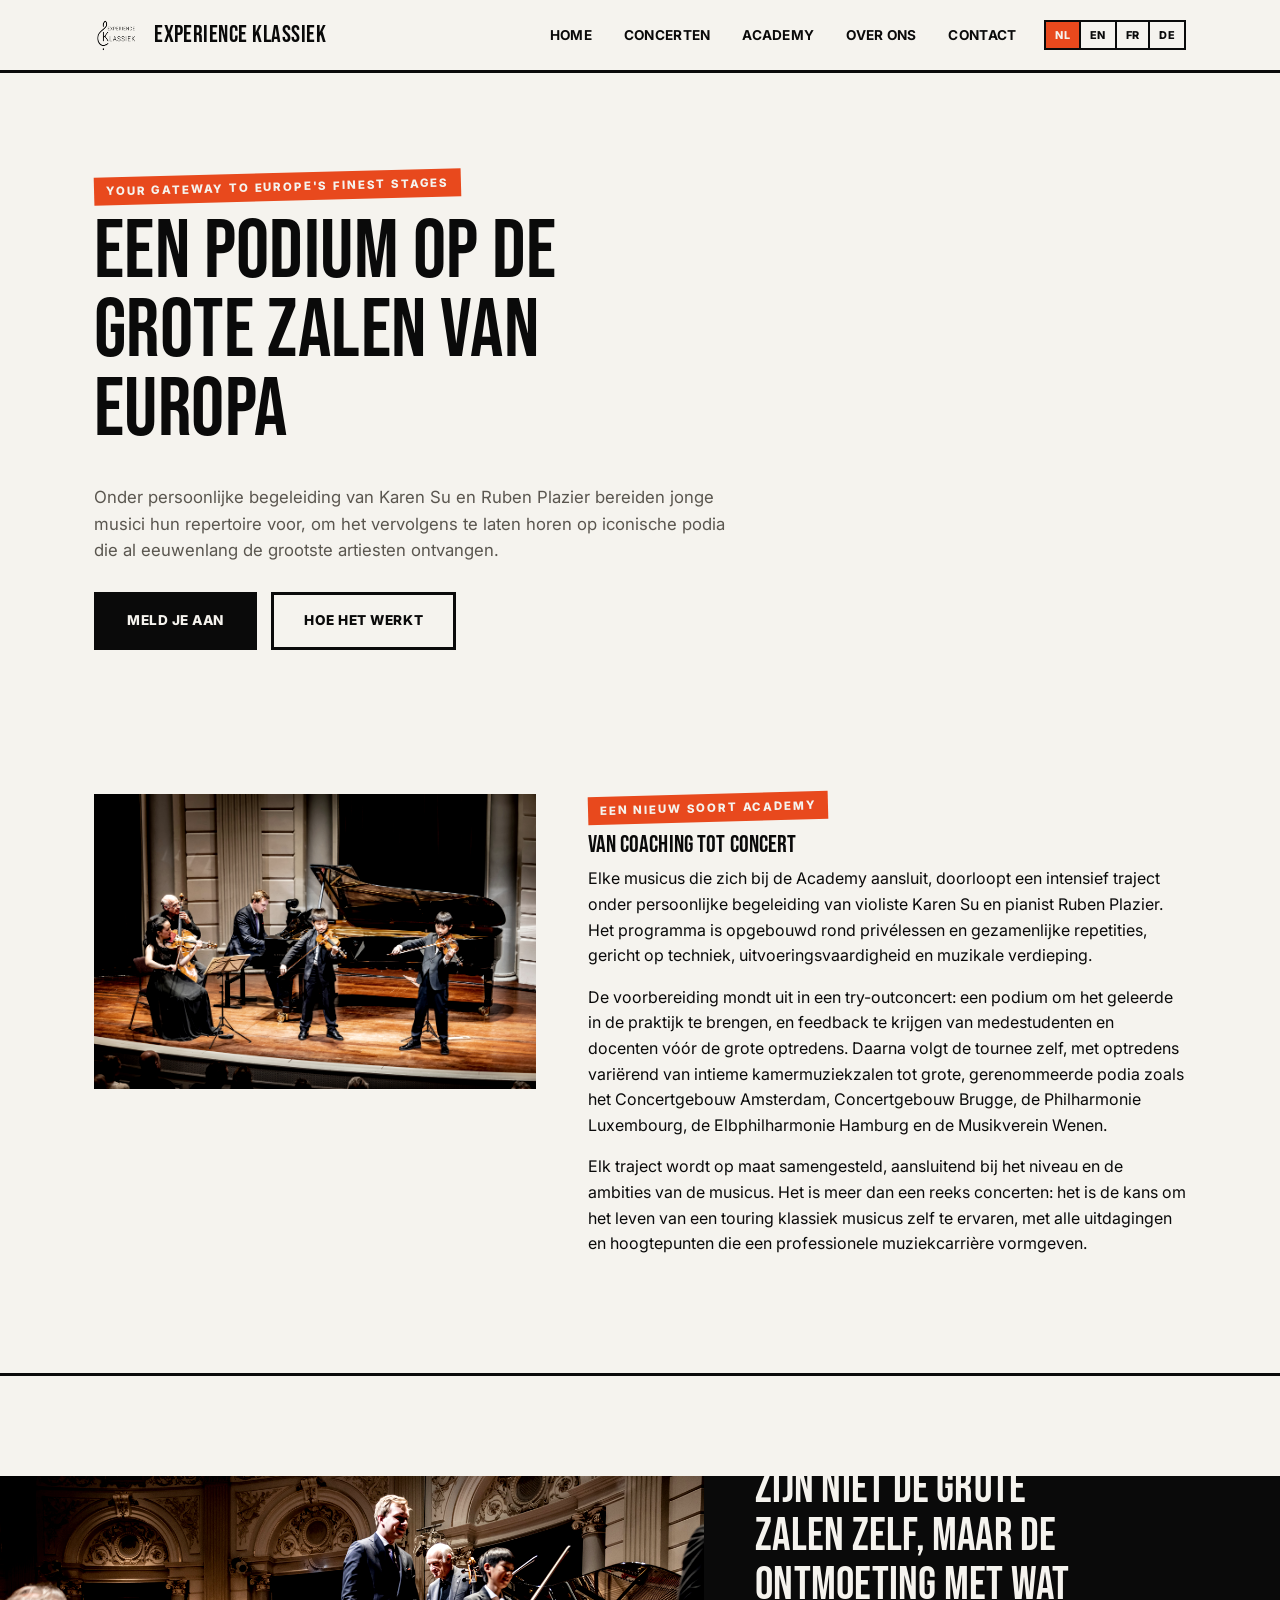
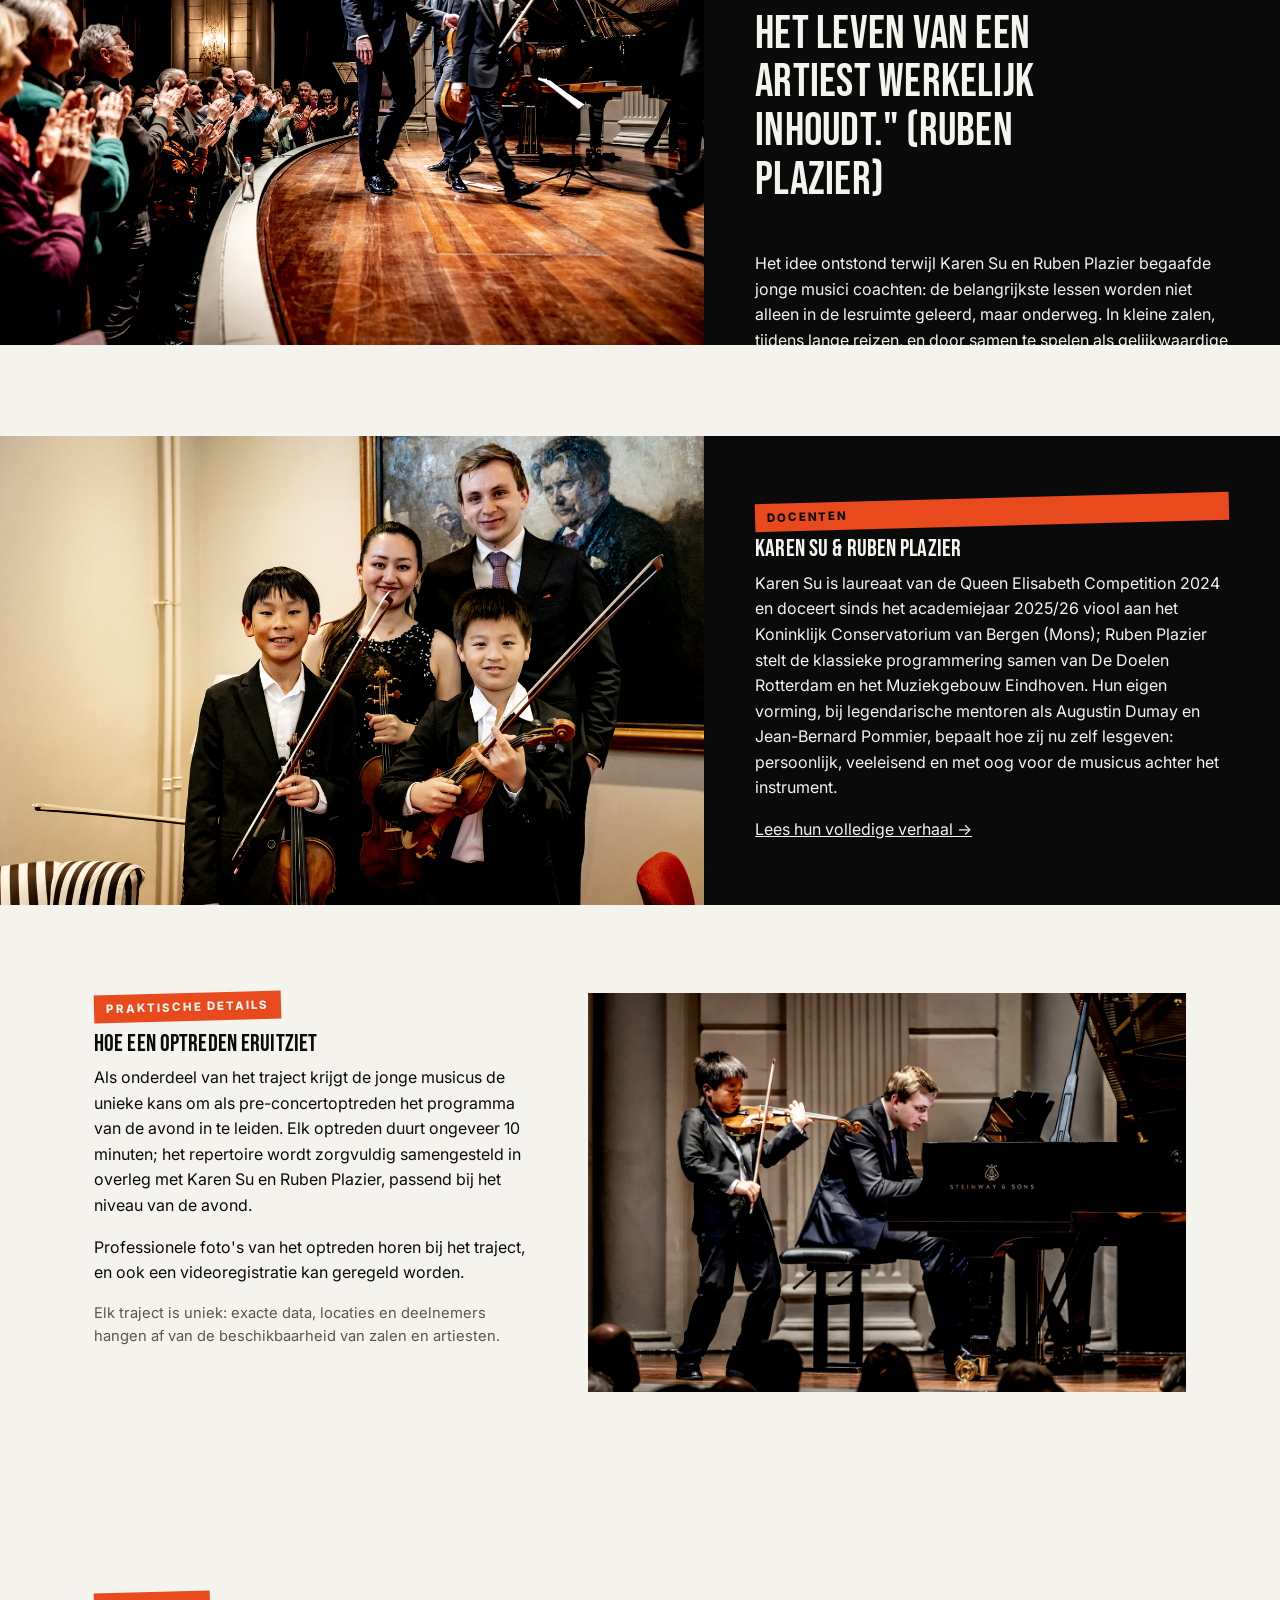
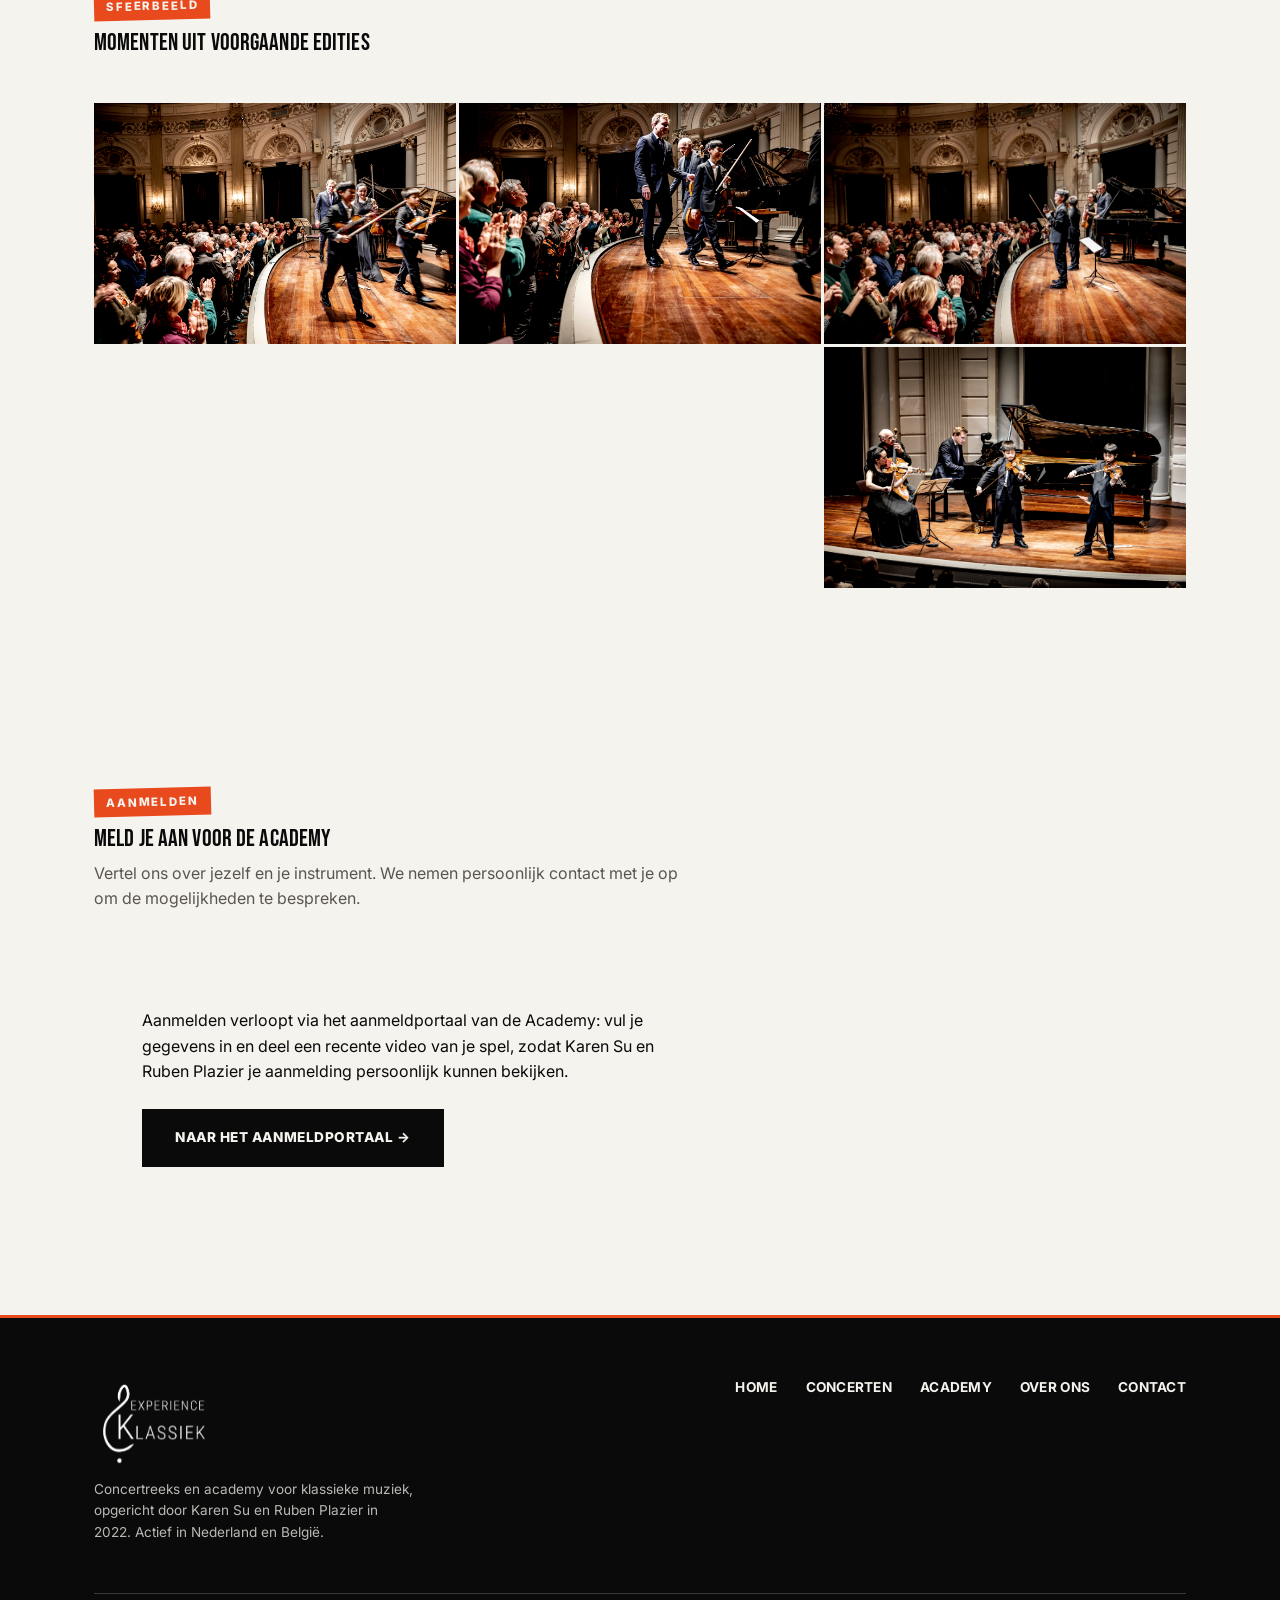
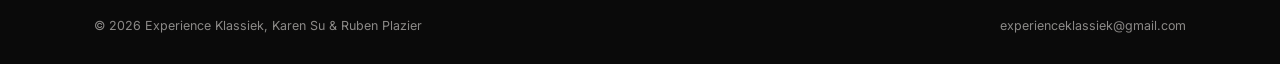
==== commit 7188b81f: "Logo now returns to the two-site chooser; Academy links go straight to the Academy site - Nav logo o" ====
--- a/academy.html
+++ b/academy.html
@@ -12,7 +12,7 @@
 
 <nav class="site-nav">
   <div class="wrap">
-    <a href="concerten-home.html" class="nav-logo">
+    <a href="index.html" class="nav-logo">
       <img src="assets/logo-ink.png" alt="Experience Klassiek">
       <span>Experience Klassiek</span>
     </a>
@@ -20,7 +20,7 @@
       <ul class="nav-links">
       <li><a href="concerten-home.html" data-i18n="nav_home">Home</a></li>
       <li><a href="concerten.html" data-i18n="nav_concerten">Concerten</a></li>
-      <li><a href="academy.html" aria-current="page" data-i18n="nav_academy">Academy</a></li>
+      <li><a href="https://academy.experienceklassiek.nl" data-i18n="nav_academy">Academy</a></li>
       <li><a href="over-ons.html" data-i18n="nav_overons">Over ons</a></li>
       <li><a href="contact.html" data-i18n="nav_contact">Contact</a></li>
       </ul>
@@ -138,7 +138,7 @@
       <ul class="foot-links">
         <li><a href="concerten-home.html" data-i18n="nav_home">Home</a></li>
         <li><a href="concerten.html" data-i18n="nav_concerten">Concerten</a></li>
-        <li><a href="academy.html" data-i18n="nav_academy">Academy</a></li>
+        <li><a href="https://academy.experienceklassiek.nl" data-i18n="nav_academy">Academy</a></li>
         <li><a href="over-ons.html" data-i18n="nav_overons">Over ons</a></li>
         <li><a href="contact.html" data-i18n="nav_contact">Contact</a></li>
       </ul>
--- a/styles.css
+++ b/styles.css
@@ -221,6 +221,22 @@
 .bio-block + .bio-block{margin-top:clamp(48px,7vw,80px)}
 @media (max-width:820px){.bio-block{grid-template-columns:1fr}}
 
+/* ===== Agenda ===== */
+.agenda-list{display:flex;flex-direction:column;gap:3px;background:var(--ink);border:3px solid var(--ink)}
+.agenda-item{background:var(--paper);display:grid;grid-template-columns:auto 1fr auto;gap:clamp(18px,3vw,32px);align-items:center;padding:clamp(20px,3vw,32px)}
+.agenda-date{font-family:'Bebas Neue',sans-serif;line-height:.9;min-width:84px;text-align:center}
+.agenda-date .day{display:block;font-size:2.8rem;color:var(--gold)}
+.agenda-date .month{display:block;margin-top:.15em;font-size:.95rem;letter-spacing:.06em;text-transform:uppercase;color:var(--muted);font-family:'Inter',sans-serif;font-weight:800}
+.agenda-info h3{font-size:1.7rem;margin:0 0 .15em}
+.agenda-info p{margin:0;color:var(--muted);font-size:.92rem}
+.agenda-item .btn{flex-shrink:0}
+@media (max-width:640px){
+  .agenda-item{grid-template-columns:auto 1fr;grid-template-areas:"date info" "cta cta"}
+  .agenda-date{grid-area:date}
+  .agenda-info{grid-area:info}
+  .agenda-item .btn{grid-area:cta;margin-top:12px;width:100%;justify-content:center}
+}
+
 /* ===== Contact ===== */
 .contact-grid{display:grid;grid-template-columns:1fr 1fr;gap:3px;background:var(--ink);border:3px solid var(--ink)}
 .contact-card{background:var(--paper);padding:clamp(24px,4vw,40px)}
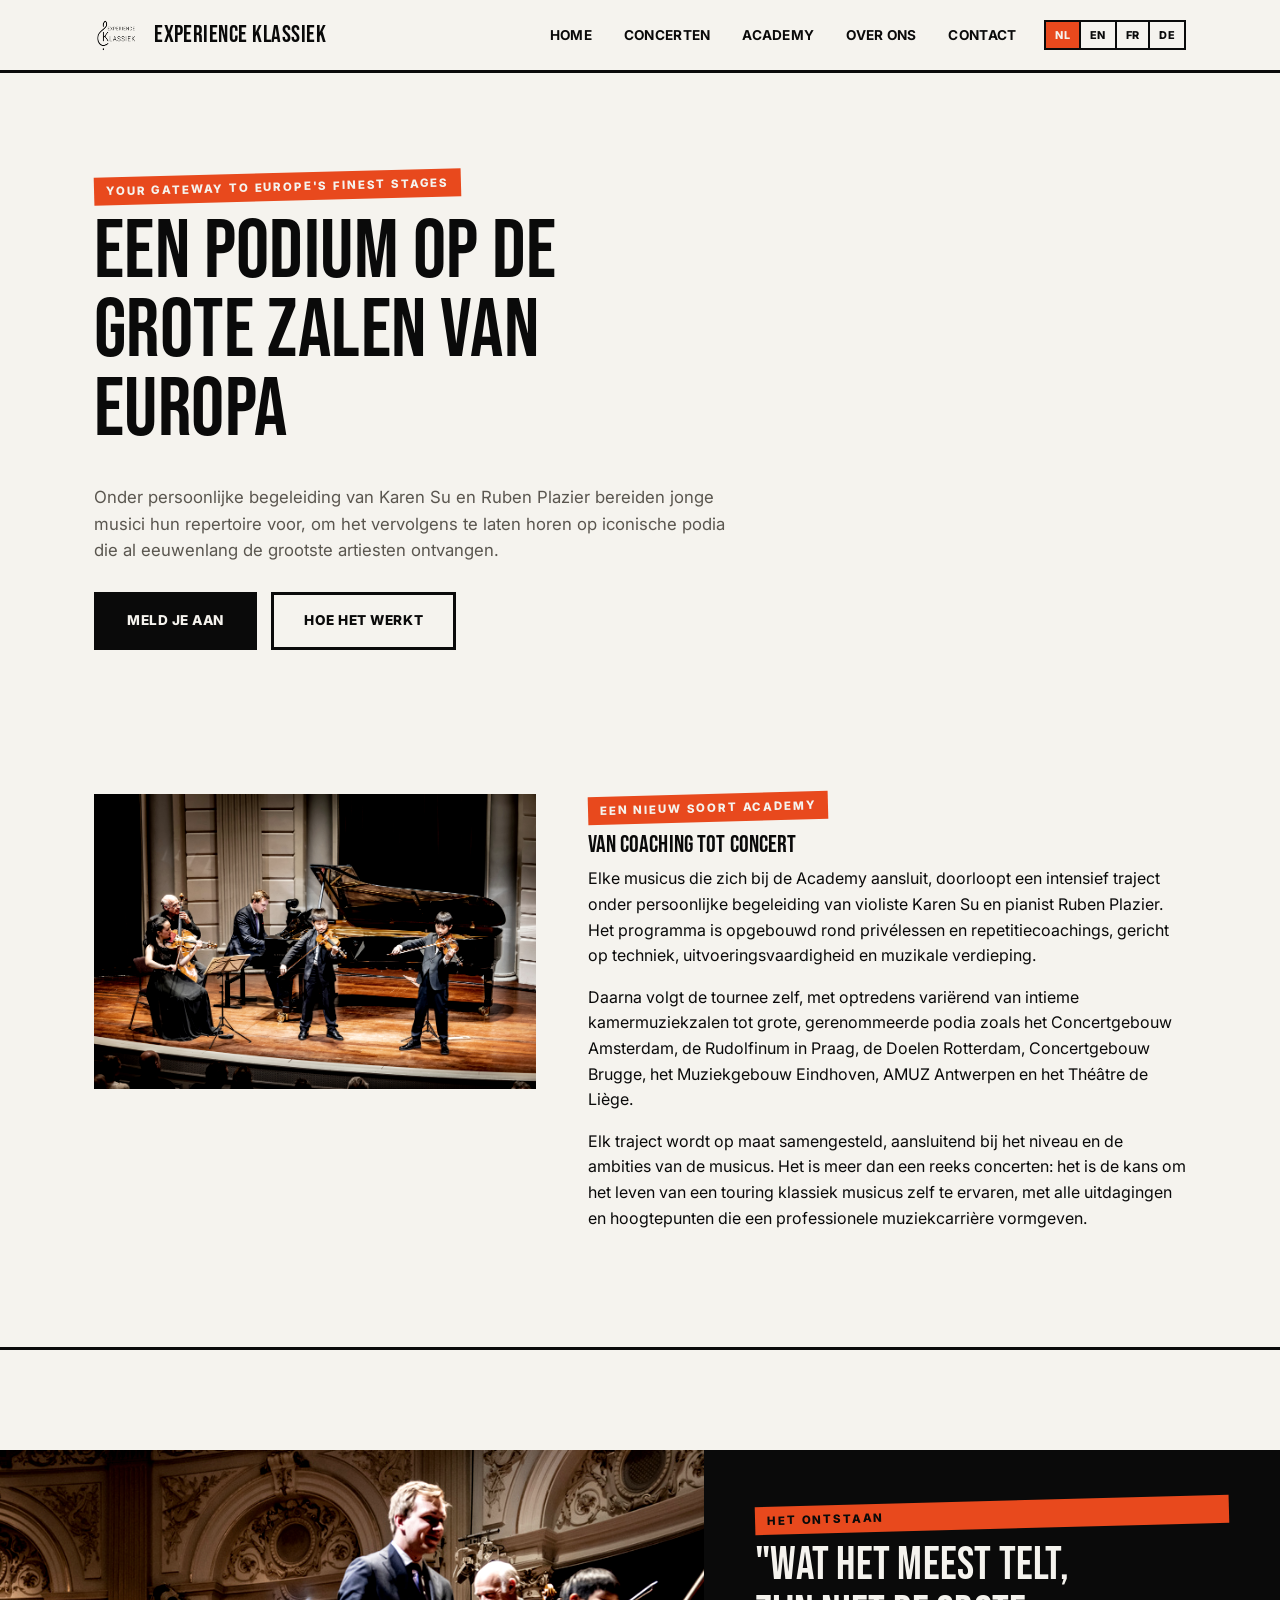
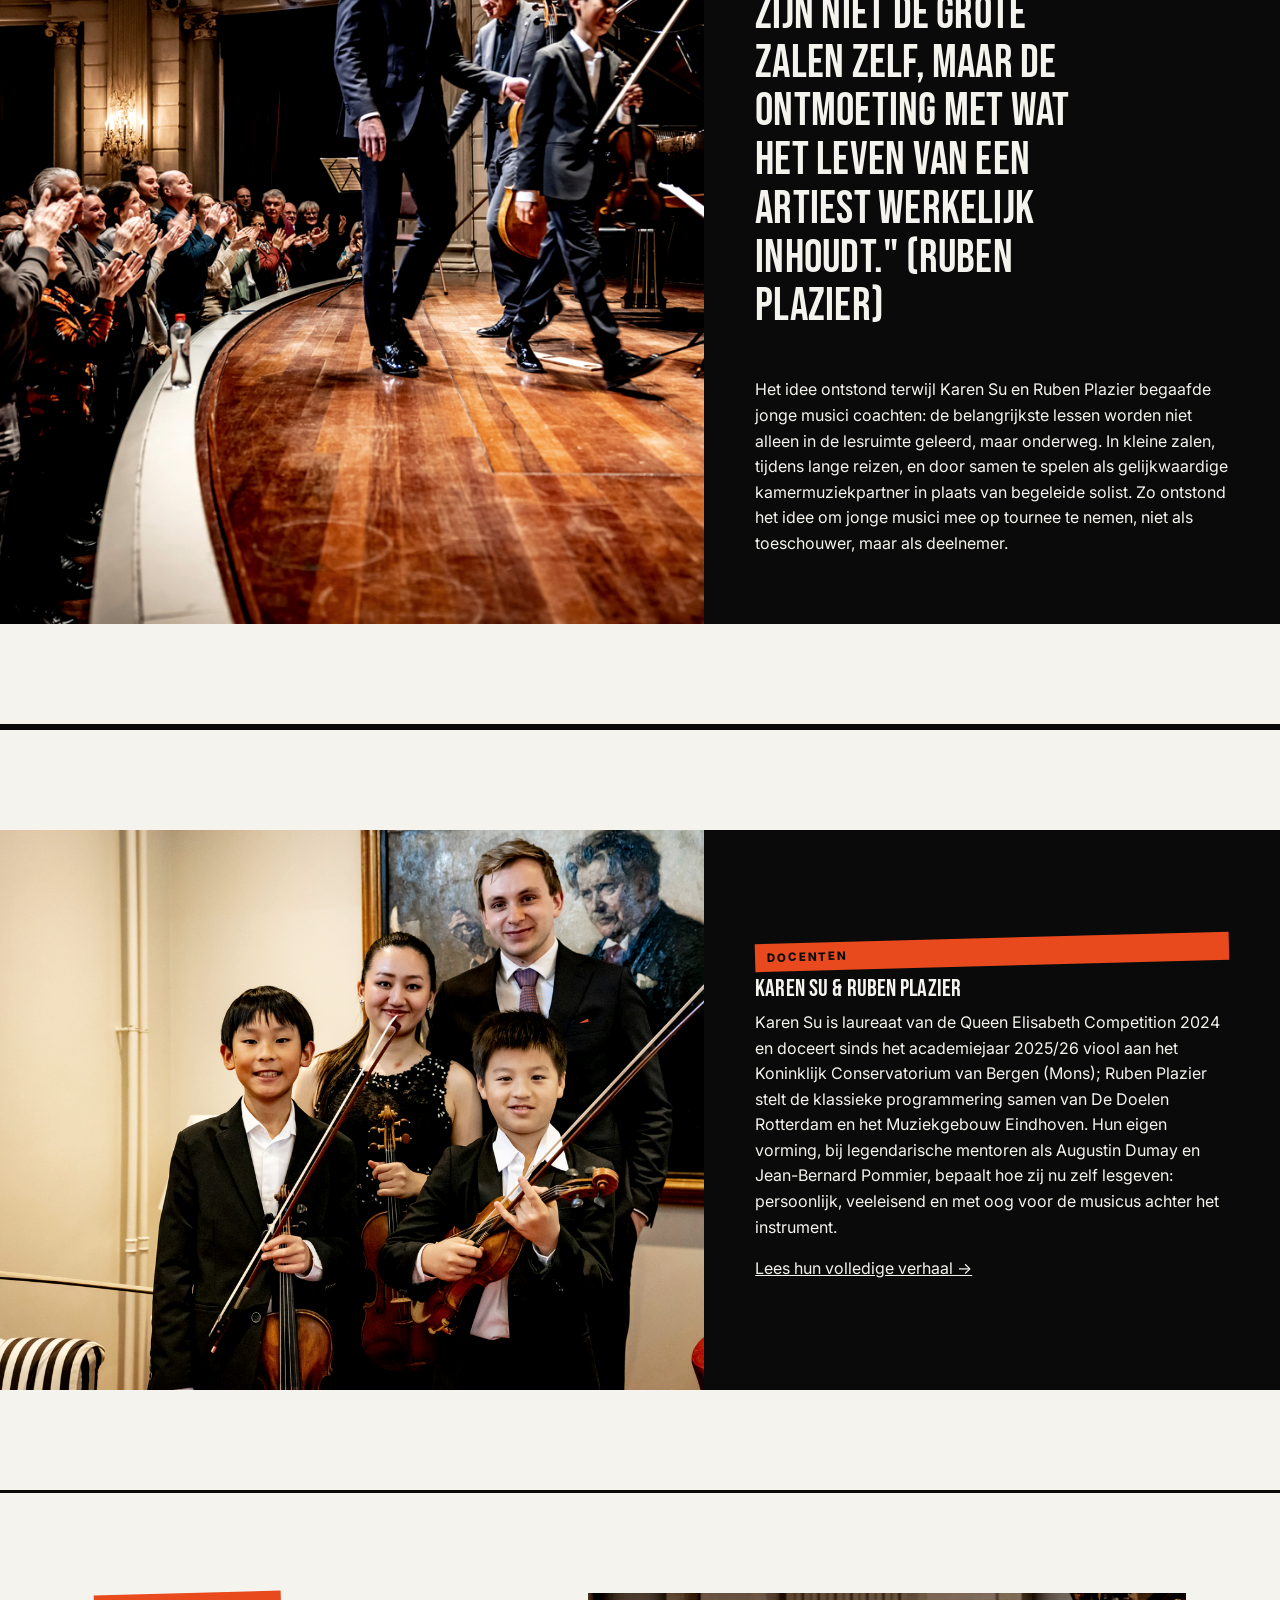
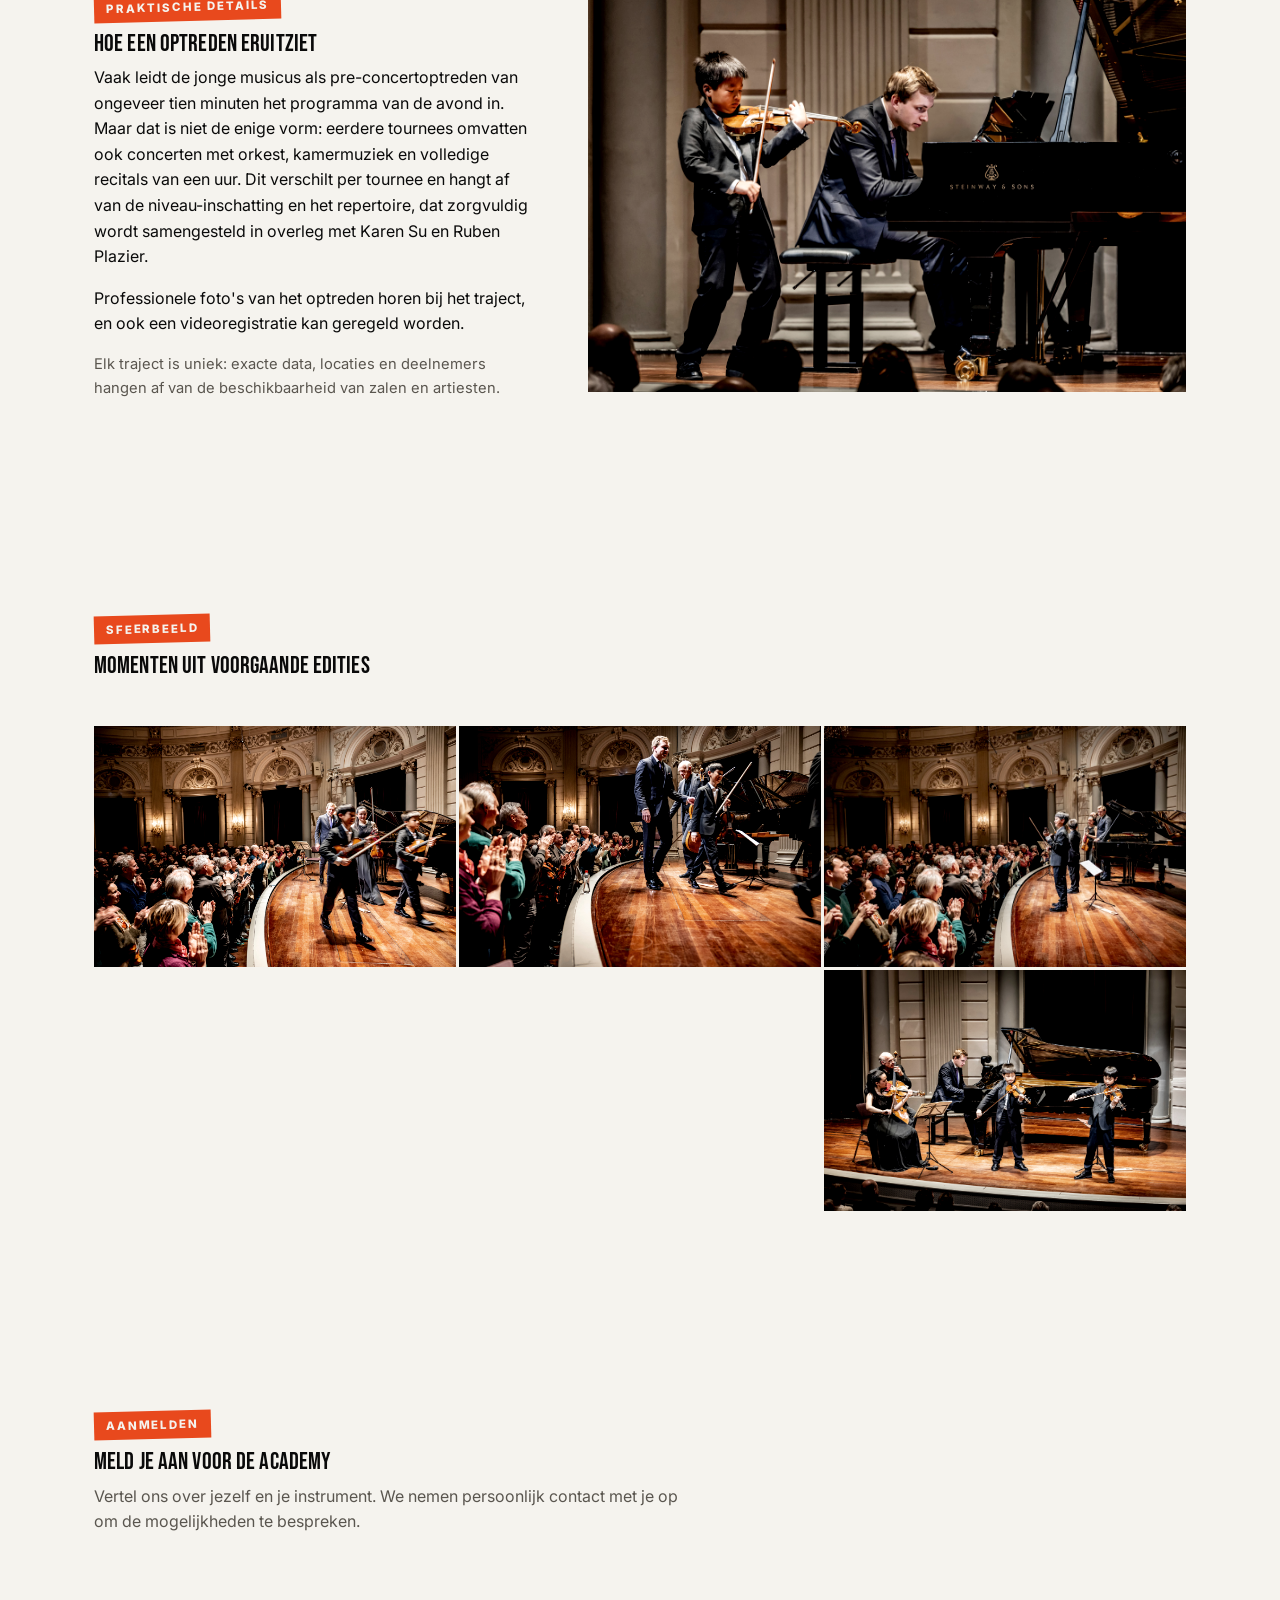
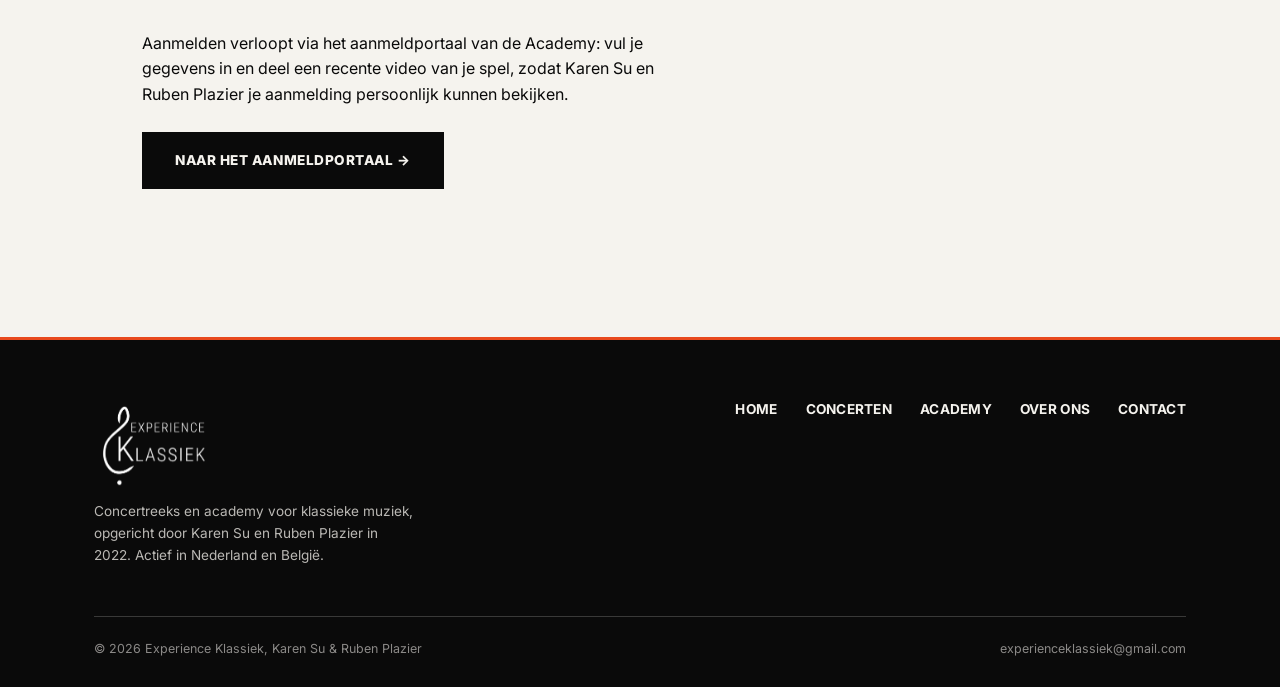
==== commit ebdf69bf: "Process feedback round: drop the try-out concert, correct the venues Same corrections as the Academy" ====
--- a/academy.html
+++ b/academy.html
@@ -54,8 +54,8 @@
       <div>
         <span class="eyebrow" data-i18n="academy_program_eyebrow">Een nieuw soort academy</span>
         <h2 data-i18n="academy_program_h2">Van coaching tot concert</h2>
-        <p data-i18n="academy_program_p1">Elke musicus die zich bij de Academy aansluit, doorloopt een intensief traject onder persoonlijke begeleiding van violiste Karen Su en pianist Ruben Plazier. Het programma is opgebouwd rond privélessen en gezamenlijke repetities, gericht op techniek, uitvoeringsvaardigheid en muzikale verdieping.</p>
-        <p data-i18n="academy_program_p2">De voorbereiding mondt uit in een try-outconcert: een podium om het geleerde in de praktijk te brengen, en feedback te krijgen van medestudenten en docenten vóór de grote optredens. Daarna volgt de tournee zelf, met optredens variërend van intieme kamermuziekzalen tot grote, gerenommeerde podia zoals het Concertgebouw Amsterdam, Concertgebouw Brugge, de Philharmonie Luxembourg, de Elbphilharmonie Hamburg en de Musikverein Wenen.</p>
+        <p data-i18n="academy_program_p1">Elke musicus die zich bij de Academy aansluit, doorloopt een intensief traject onder persoonlijke begeleiding van violiste Karen Su en pianist Ruben Plazier. Het programma is opgebouwd rond privélessen en repetitiecoachings, gericht op techniek, uitvoeringsvaardigheid en muzikale verdieping.</p>
+        <p data-i18n="academy_program_p2">Daarna volgt de tournee zelf, met optredens variërend van intieme kamermuziekzalen tot grote, gerenommeerde podia zoals het Concertgebouw Amsterdam, de Rudolfinum in Praag, de Doelen Rotterdam, Concertgebouw Brugge, het Muziekgebouw Eindhoven, AMUZ Antwerpen en het Théâtre de Liège.</p>
         <p data-i18n="academy_program_p3">Elk traject wordt op maat samengesteld, aansluitend bij het niveau en de ambities van de musicus. Het is meer dan een reeks concerten: het is de kans om het leven van een touring klassiek musicus zelf te ervaren, met alle uitdagingen en hoogtepunten die een professionele muziekcarrière vormgeven.</p>
       </div>
     </div>
@@ -87,7 +87,7 @@
       <div>
         <span class="eyebrow" data-i18n="academy_details_eyebrow">Praktische details</span>
         <h2 data-i18n="academy_details_h2">Hoe een optreden eruitziet</h2>
-        <p data-i18n="academy_details_p1">Als onderdeel van het traject krijgt de jonge musicus de unieke kans om als pre-concertoptreden het programma van de avond in te leiden. Elk optreden duurt ongeveer 10 minuten; het repertoire wordt zorgvuldig samengesteld in overleg met Karen Su en Ruben Plazier, passend bij het niveau van de avond.</p>
+        <p data-i18n="academy_details_p1">Vaak leidt de jonge musicus als pre-concertoptreden van ongeveer tien minuten het programma van de avond in. Maar dat is niet de enige vorm: eerdere tournees omvatten ook concerten met orkest, kamermuziek en volledige recitals van een uur. Dit verschilt per tournee en hangt af van de niveau-inschatting en het repertoire, dat zorgvuldig wordt samengesteld in overleg met Karen Su en Ruben Plazier.</p>
         <p data-i18n="academy_details_p2">Professionele foto's van het optreden horen bij het traject, en ook een videoregistratie kan geregeld worden.</p>
         <p style="color:var(--muted);font-size:.92rem" data-i18n="academy_details_p3">Elk traject is uniek: exacte data, locaties en deelnemers hangen af van de beschikbaarheid van zalen en artiesten.</p>
       </div>
--- a/styles.css
+++ b/styles.css
@@ -51,13 +51,13 @@
 
 /* ===== Nav ===== */
 .site-nav{position:sticky;top:0;z-index:100;background:var(--paper);border-bottom:3px solid var(--ink)}
-.site-nav .wrap{display:flex;align-items:center;justify-content:space-between;padding-top:16px;padding-bottom:16px}
-.nav-logo{display:flex;align-items:center;gap:12px;text-decoration:none}
+.site-nav .wrap{display:flex;align-items:center;justify-content:space-between;gap:32px;padding-top:16px;padding-bottom:16px}
+.nav-logo{display:flex;align-items:center;gap:12px;text-decoration:none;flex-shrink:0}
 .nav-logo img{height:36px;width:auto;transition:transform .5s cubic-bezier(.34,1.56,.64,1)}
 .nav-logo:hover img{transform:rotate(-8deg) scale(1.1)}
 .nav-logo span{font-family:'Bebas Neue',sans-serif;font-weight:400;font-size:1.5rem;letter-spacing:.02em}
 .nav-right{display:flex;align-items:center;gap:clamp(14px,2.5vw,28px)}
-.nav-links{display:flex;gap:clamp(16px,2.5vw,32px);list-style:none;margin:0;padding:0}
+.nav-links{display:flex;flex-wrap:wrap;row-gap:8px;gap:clamp(16px,2.5vw,32px);list-style:none;margin:0;padding:0}
 .nav-links a{
   text-decoration:none;
   font-size:.85rem;
@@ -66,9 +66,17 @@
   text-transform:uppercase;
   color:var(--ink);
   position:relative;
+  white-space:nowrap;
+  padding-bottom:2px;
+}
+.nav-links a::after{
+  content:'';position:absolute;left:0;right:100%;bottom:-2px;height:2px;background:var(--gold);
+  transition:right .25s cubic-bezier(.16,1,.3,1);
 }
 .nav-links a[aria-current="page"]{color:var(--gold)}
+.nav-links a[aria-current="page"]::after{right:0}
 .nav-links a:hover{color:var(--gold)}
+.nav-links a:hover::after{right:0}
 .nav-toggle{
   display:none;background:var(--ink);border:0;width:42px;height:42px;
   cursor:pointer;align-items:center;justify-content:center;
@@ -96,7 +104,8 @@
     transform:translateY(-8px);opacity:0;pointer-events:none;transition:.25s ease;
   }
   .nav-links.open{opacity:1;pointer-events:auto;transform:translateY(0)}
-  .nav-links a{font-size:2.2rem;font-family:'Bebas Neue',sans-serif}
+  .nav-links a{font-size:2.2rem;font-family:'Bebas Neue',sans-serif;white-space:normal}
+  .nav-links a::after{display:none}
   .nav-toggle{display:flex}
   .lang-switch button{padding:4px 6px;font-size:.6rem}
 }
@@ -154,10 +163,12 @@
   display:inline-flex;align-items:center;gap:10px;padding:15px 30px;
   border:3px solid var(--ink);text-decoration:none;
   font-size:.85rem;letter-spacing:.04em;text-transform:uppercase;font-weight:800;
-  color:var(--ink);background:transparent;cursor:pointer;transition:.15s ease;
+  color:var(--ink);background:transparent;cursor:pointer;
+  transition:background .15s ease,color .15s ease,border-color .15s ease,transform .2s cubic-bezier(.34,1.56,.64,1);
   font-family:'Inter',sans-serif;
 }
-.btn:hover{background:var(--ink);color:var(--paper)}
+.btn:hover{background:var(--ink);color:var(--paper);transform:translateY(-2px)}
+.btn:active{transform:translateY(0)}
 .btn-solid{background:var(--ink);color:var(--paper)}
 .btn-solid:hover{background:var(--gold);border-color:var(--gold);color:var(--paper)}
 .btn-gold{border-color:var(--gold);color:var(--gold)}
@@ -170,7 +181,8 @@
 
 /* ===== Feature grid ===== */
 .feature-grid{display:grid;grid-template-columns:repeat(2,1fr);gap:3px;background:var(--ink);border:3px solid var(--ink)}
-.feature-card{background:var(--paper);padding:clamp(28px,4vw,48px);position:relative}
+.feature-card{background:var(--paper);padding:clamp(28px,4vw,48px);position:relative;transition:background .3s ease}
+.feature-card:hover{background:var(--paper-raised)}
 .feature-card .num{font-family:'Bebas Neue',sans-serif;font-size:2.6rem;line-height:1;-webkit-text-stroke:2px var(--ink);color:transparent}
 .feature-card h3{font-size:2.4rem;margin-top:.2em}
 .feature-card a.more{
@@ -181,11 +193,11 @@
 @media (max-width:720px){.feature-grid{grid-template-columns:1fr}}
 
 /* ===== Photo bands ===== */
-.photo-band{display:grid;grid-template-columns:1.1fr .9fr;gap:0;height:min(64vh,560px);border-top:3px solid var(--ink);border-bottom:3px solid var(--ink)}
-.photo-band img{width:100%;height:100%;object-fit:cover;filter:grayscale(.15) contrast(1.05)}
-.photo-band .txt{padding:clamp(28px,4vw,56px);display:flex;flex-direction:column;justify-content:center;background:var(--ink);color:var(--paper);overflow:auto}
+.photo-band{display:grid;grid-template-columns:1.1fr .9fr;gap:0;grid-template-rows:minmax(min(64vh,560px),auto);border-top:3px solid var(--ink);border-bottom:3px solid var(--ink)}
+.photo-band img{width:100%;align-self:stretch;object-fit:cover;filter:grayscale(.15) contrast(1.05)}
+.photo-band .txt{padding:clamp(28px,4vw,56px);display:flex;flex-direction:column;justify-content:center;background:var(--ink);color:var(--paper)}
 .photo-band .txt .eyebrow{background:var(--gold);color:var(--ink)}
-@media (max-width:820px){.photo-band{grid-template-columns:1fr;height:auto}.photo-band img{height:320px}}
+@media (max-width:820px){.photo-band{grid-template-columns:1fr;grid-template-rows:auto}.photo-band img{height:320px}}
 
 /* ===== Quote ===== */
 .pull-quote{
@@ -215,6 +227,35 @@
 textarea{resize:vertical;min-height:120px}
 @media (max-width:640px){.form-grid{grid-template-columns:1fr}}
 
+/* ===== Captcha ===== */
+.form-captcha{
+  border:2px solid var(--ink);background:var(--paper-raised);
+  padding:clamp(16px,2.4vw,22px);
+  display:flex;flex-direction:column;align-items:flex-start;gap:14px;
+  transition:border-color .25s ease,box-shadow .25s ease;
+}
+.form-captcha .captcha-label{
+  display:flex;align-items:center;gap:10px;
+  font-size:.78rem;font-weight:800;letter-spacing:.04em;text-transform:uppercase;color:var(--ink);
+}
+.form-captcha .captcha-label::before{
+  content:"";width:13px;height:13px;flex-shrink:0;background:var(--gold);
+  transition:transform .35s cubic-bezier(.34,1.56,.64,1);
+}
+.form-captcha .captcha-widget{min-height:78px}
+.form-captcha .captcha-widget iframe{border:0}
+/* Error state: the gold accent takes over the whole frame */
+.form-captcha.invalid{border-color:var(--gold);box-shadow:0 0 0 3px rgba(232,73,29,.15)}
+.form-captcha.invalid .captcha-label::before{transform:rotate(45deg) scale(1.15)}
+.captcha-error{
+  display:none;margin:0;font-size:.85rem;font-weight:700;color:var(--gold);
+}
+.form-captcha.invalid .captcha-error{display:block}
+/* reCAPTCHA renders at a fixed 304px; scale it down rather than overflow on small screens */
+@media (max-width:420px){
+  .form-captcha .captcha-widget{transform:scale(.86);transform-origin:left top;height:68px}
+}
+
 /* ===== Bio blocks ===== */
 .bio-block{display:grid;grid-template-columns:.85fr 1.15fr;gap:clamp(24px,4vw,56px);align-items:start}
 .bio-block img{width:100%;height:auto;filter:grayscale(.15) contrast(1.05)}
@@ -223,9 +264,12 @@
 
 /* ===== Agenda ===== */
 .agenda-list{display:flex;flex-direction:column;gap:3px;background:var(--ink);border:3px solid var(--ink)}
-.agenda-item{background:var(--paper);display:grid;grid-template-columns:auto 1fr auto;gap:clamp(18px,3vw,32px);align-items:center;padding:clamp(20px,3vw,32px)}
+.agenda-item{background:var(--paper);display:grid;grid-template-columns:auto 1fr auto;gap:clamp(18px,3vw,32px);align-items:center;padding:clamp(20px,3vw,32px);transition:background .3s ease;cursor:pointer}
+.agenda-item:hover{background:var(--paper-raised)}
+.agenda-item:focus-visible{outline:3px solid var(--gold);outline-offset:-3px}
+.agenda-item:hover .agenda-date .day{transform:scale(1.08)}
 .agenda-date{font-family:'Bebas Neue',sans-serif;line-height:.9;min-width:84px;text-align:center}
-.agenda-date .day{display:block;font-size:2.8rem;color:var(--gold)}
+.agenda-date .day{display:block;font-size:2.8rem;color:var(--gold);transition:transform .3s cubic-bezier(.34,1.56,.64,1)}
 .agenda-date .month{display:block;margin-top:.15em;font-size:.95rem;letter-spacing:.06em;text-transform:uppercase;color:var(--muted);font-family:'Inter',sans-serif;font-weight:800}
 .agenda-info h3{font-size:1.7rem;margin:0 0 .15em}
 .agenda-info p{margin:0;color:var(--muted);font-size:.92rem}
@@ -236,6 +280,36 @@
   .agenda-info{grid-area:info}
   .agenda-item .btn{grid-area:cta;margin-top:12px;width:100%;justify-content:center}
 }
+
+/* ===== Agenda detail modal ===== */
+.agenda-modal{
+  position:fixed;inset:0;z-index:300;display:flex;align-items:center;justify-content:center;
+  padding:clamp(16px,4vw,48px);background:rgba(10,10,10,.92);
+  opacity:0;pointer-events:none;transition:opacity .3s ease;
+}
+.agenda-modal.open{opacity:1;pointer-events:auto}
+.agenda-modal-inner{
+  background:var(--paper);border:3px solid var(--ink);max-width:640px;width:100%;
+  max-height:88vh;overflow-y:auto;position:relative;padding:clamp(28px,4vw,48px);
+  transform:translateY(16px);transition:transform .3s cubic-bezier(.16,1,.3,1);
+}
+.agenda-modal.open .agenda-modal-inner{transform:translateY(0)}
+.agenda-modal-close{
+  position:absolute;top:14px;right:14px;width:40px;height:40px;z-index:2;
+  background:var(--ink);color:var(--paper);border:0;font-size:1.5rem;line-height:1;
+  cursor:pointer;display:flex;align-items:center;justify-content:center;transition:background .15s ease;
+}
+.agenda-modal-close:hover{background:var(--gold)}
+.agenda-modal-date{font-family:'Bebas Neue',sans-serif;color:var(--gold);font-size:1.1rem;letter-spacing:.04em;text-transform:uppercase;margin-bottom:.3em}
+.agenda-modal-venue{font-size:clamp(1.9rem,4vw,2.6rem);margin:0 0 .3em}
+.agenda-modal-section{margin-top:22px}
+.agenda-modal-section h4{
+  font-family:'Inter',sans-serif;font-size:.76rem;font-weight:800;letter-spacing:.1em;
+  text-transform:uppercase;color:var(--gold);margin:0 0 .5em;
+}
+.agenda-modal-section p{color:var(--muted);margin:0}
+.agenda-modal-section a{color:var(--ink);text-decoration:underline;text-underline-offset:2px}
+.agenda-modal .btn{margin-top:26px}
 
 /* ===== Contact ===== */
 .contact-grid{display:grid;grid-template-columns:1fr 1fr;gap:3px;background:var(--ink);border:3px solid var(--ink)}
@@ -265,6 +339,15 @@
 /* ===== Reveal ===== */
 .reveal{opacity:0;transform:translateY(18px);transition:opacity .6s ease,transform .6s ease}
 .reveal.in{opacity:1;transform:none}
+.stagger>*:nth-child(1){transition-delay:.03s}
+.stagger>*:nth-child(2){transition-delay:.09s}
+.stagger>*:nth-child(3){transition-delay:.15s}
+.stagger>*:nth-child(4){transition-delay:.21s}
+.stagger>*:nth-child(5){transition-delay:.27s}
+.stagger>*:nth-child(6){transition-delay:.33s}
+@media (prefers-reduced-motion:reduce){
+  .reveal{transition-delay:0s!important}
+}
 
 /* ===== Animated logo mark: spring bounce + slow spin ===== */
 .logo-mark{
